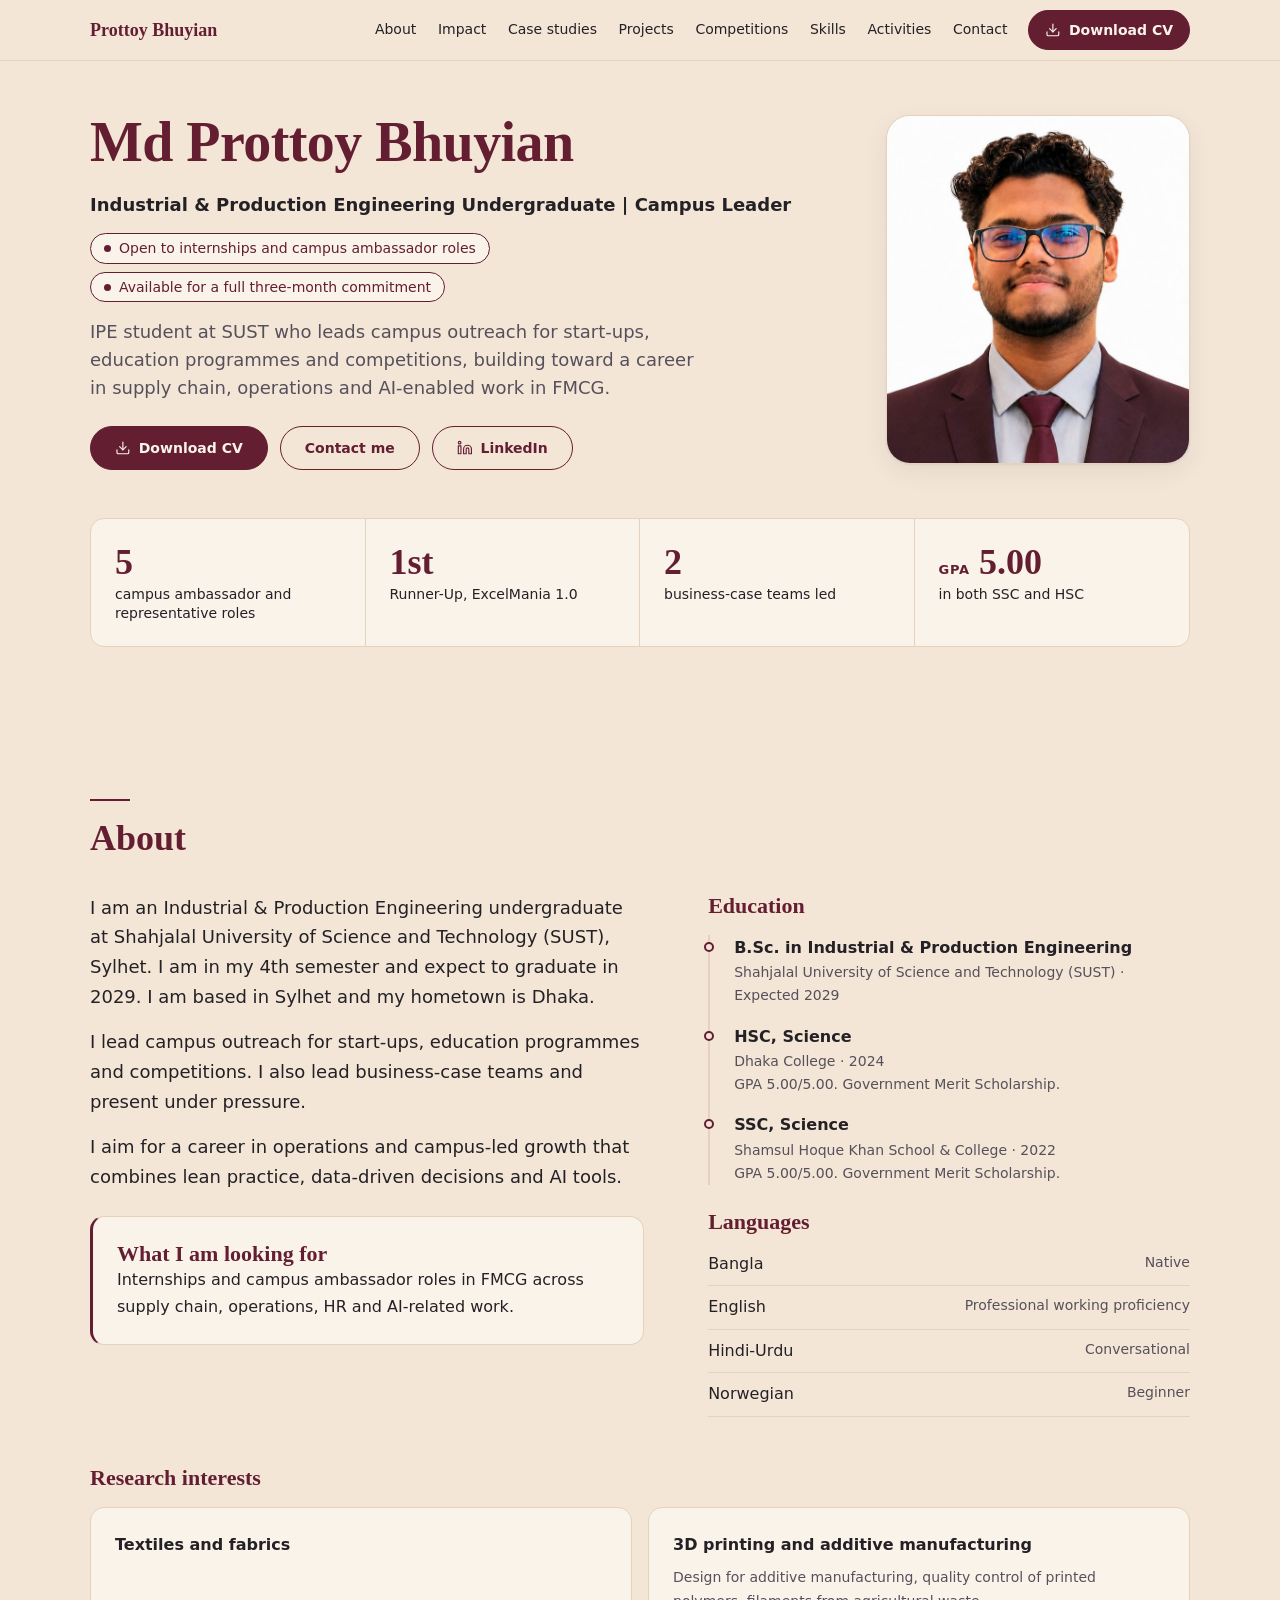
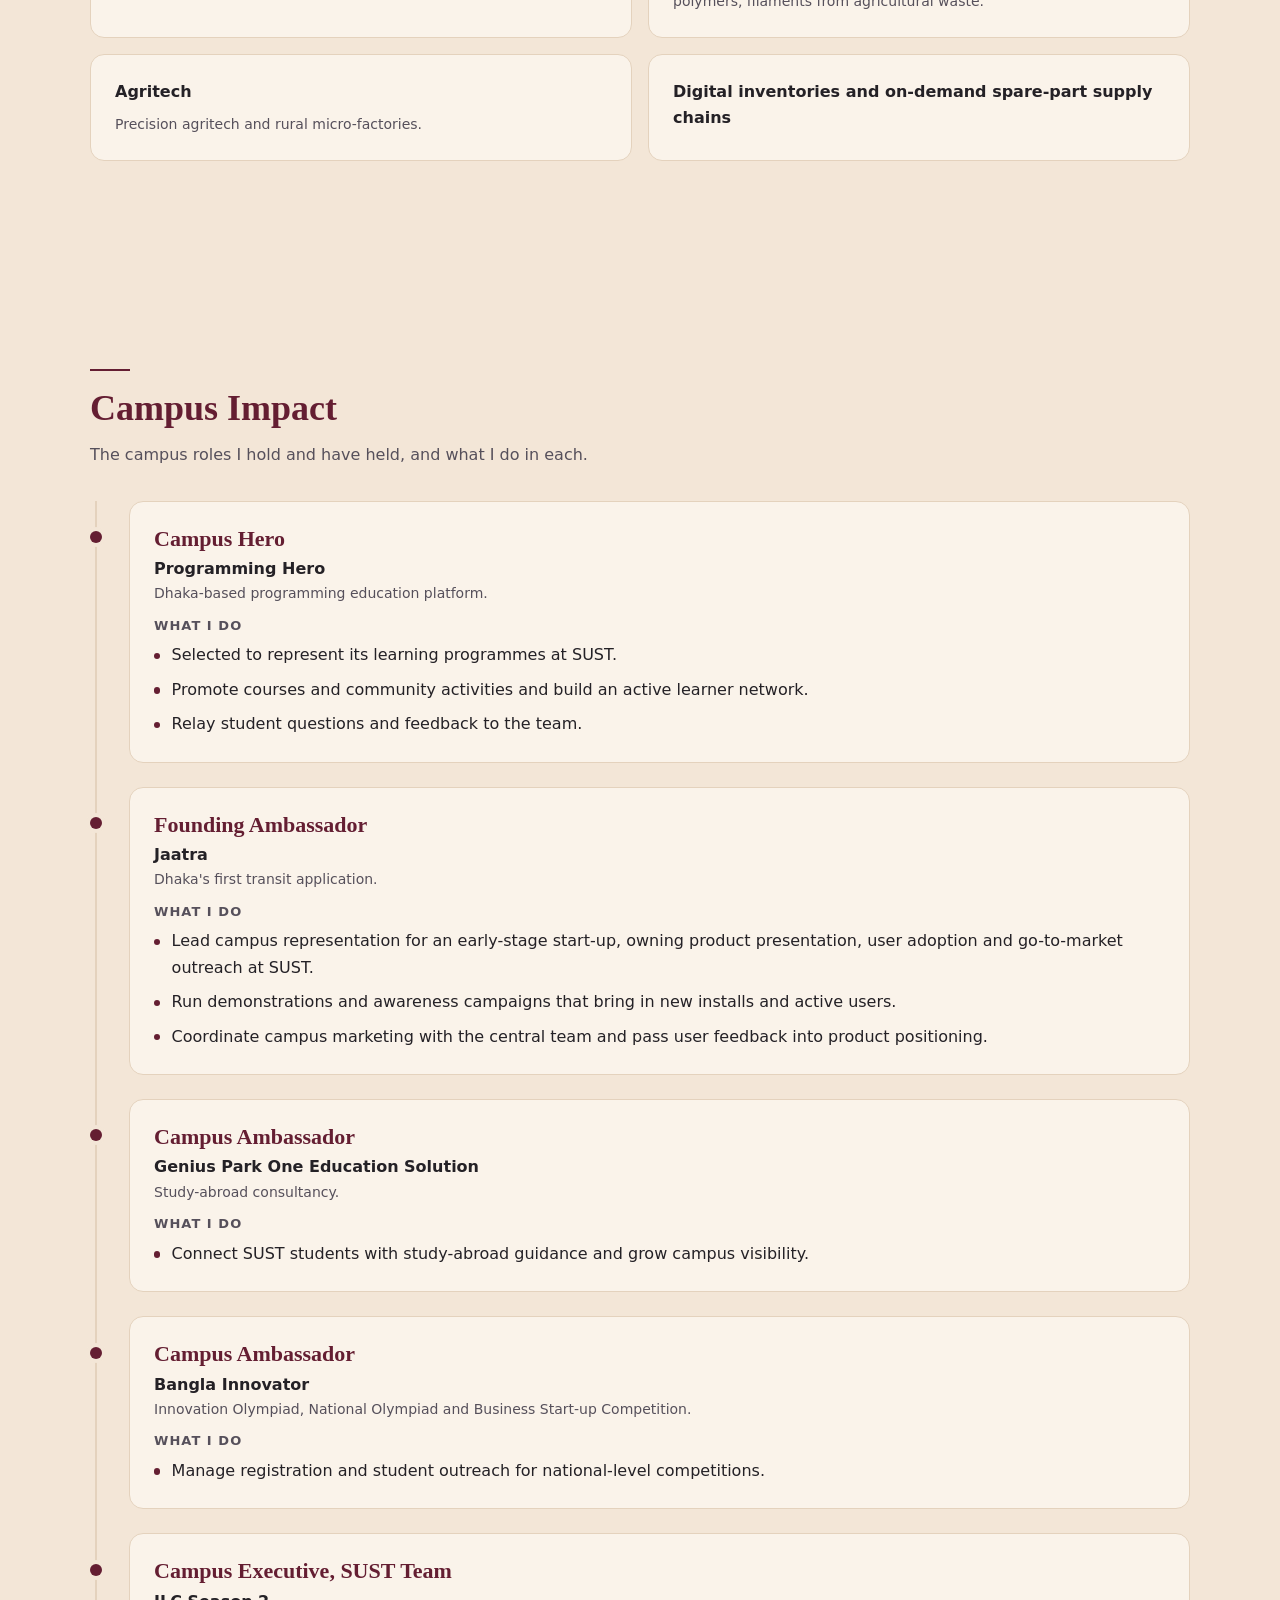
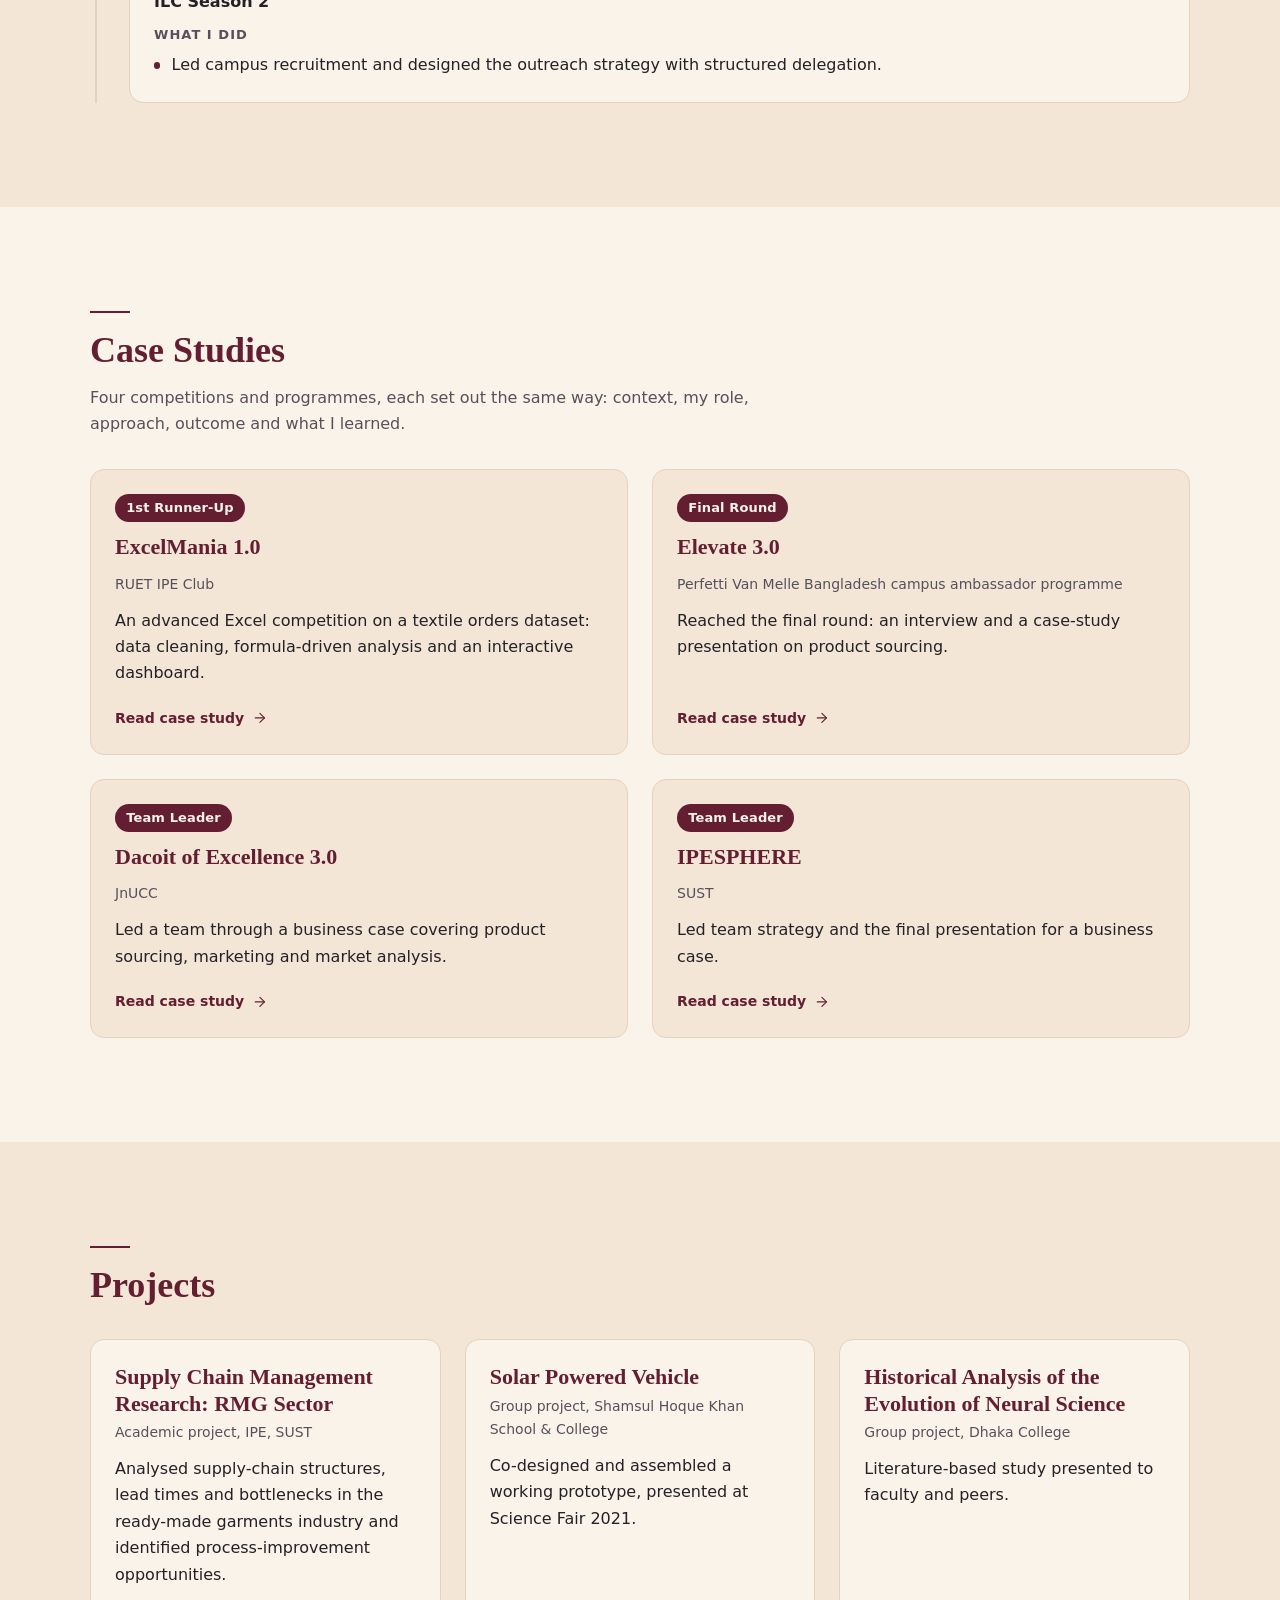
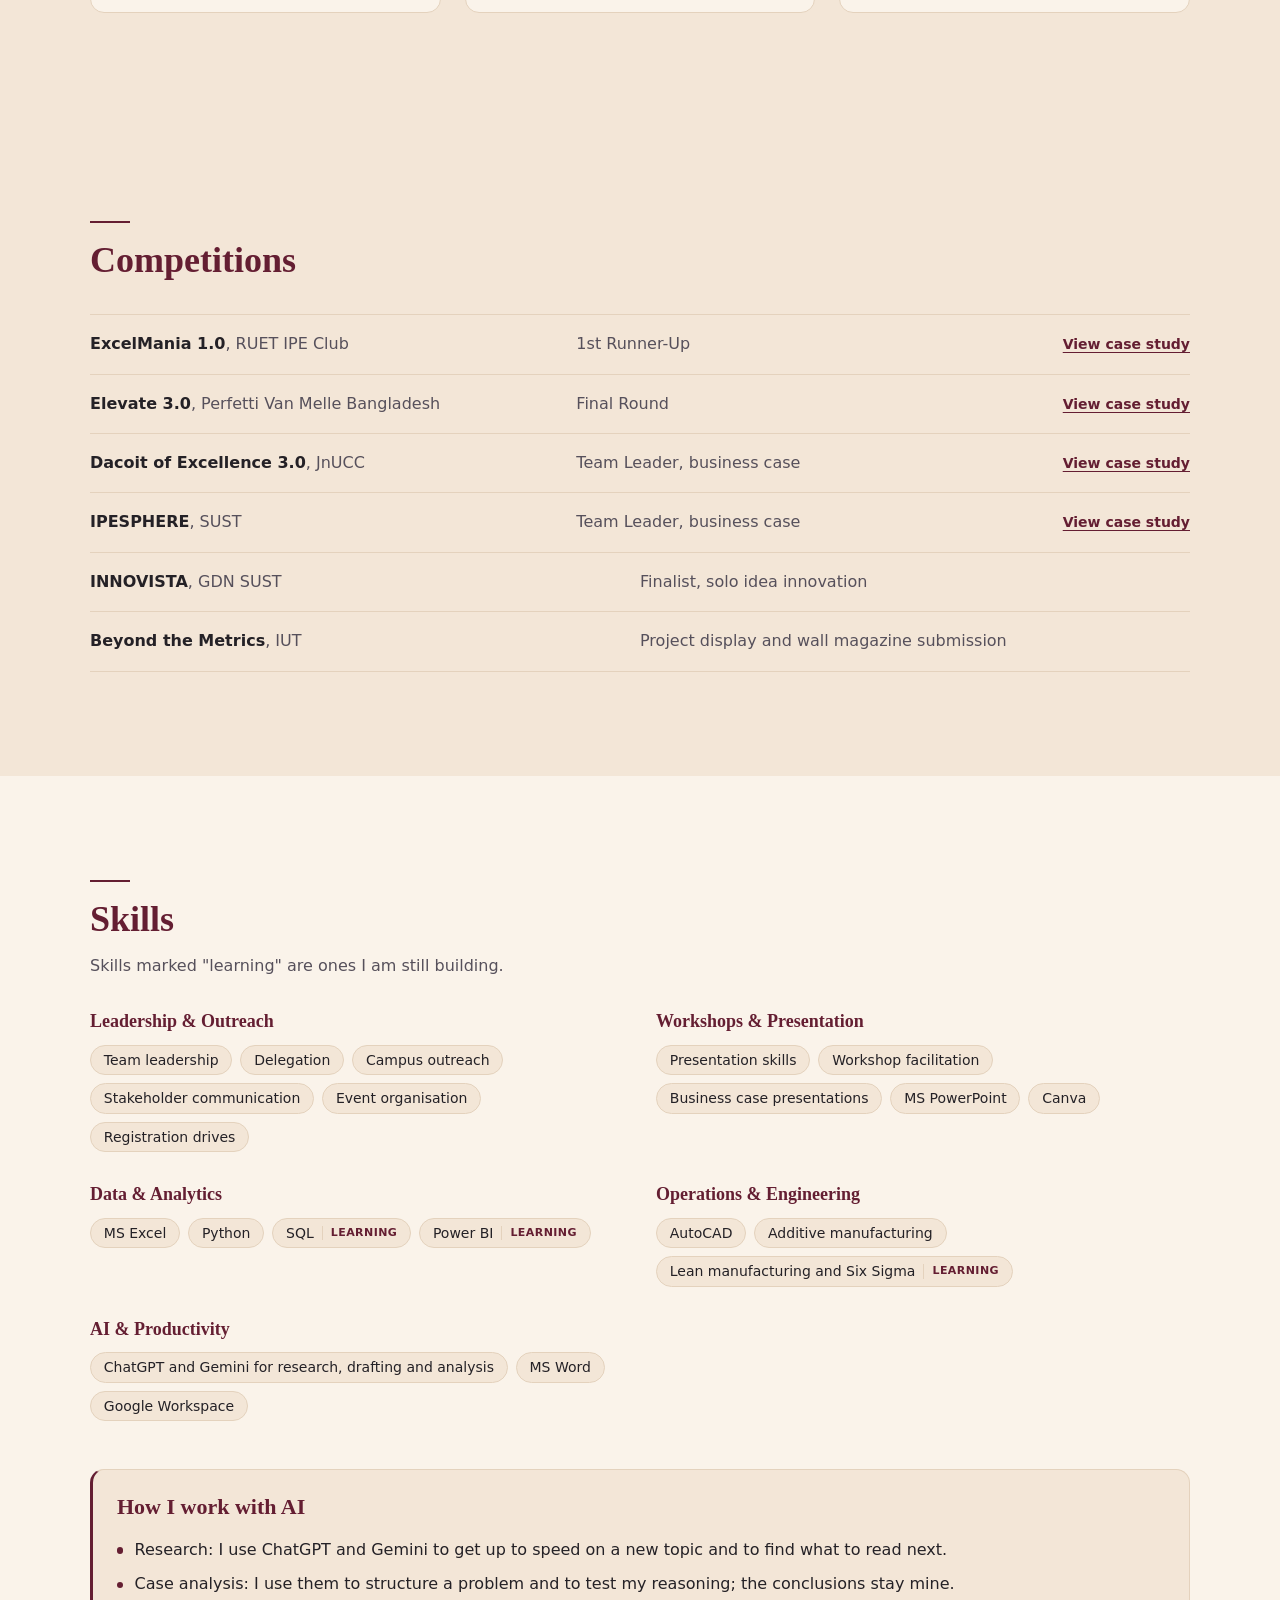
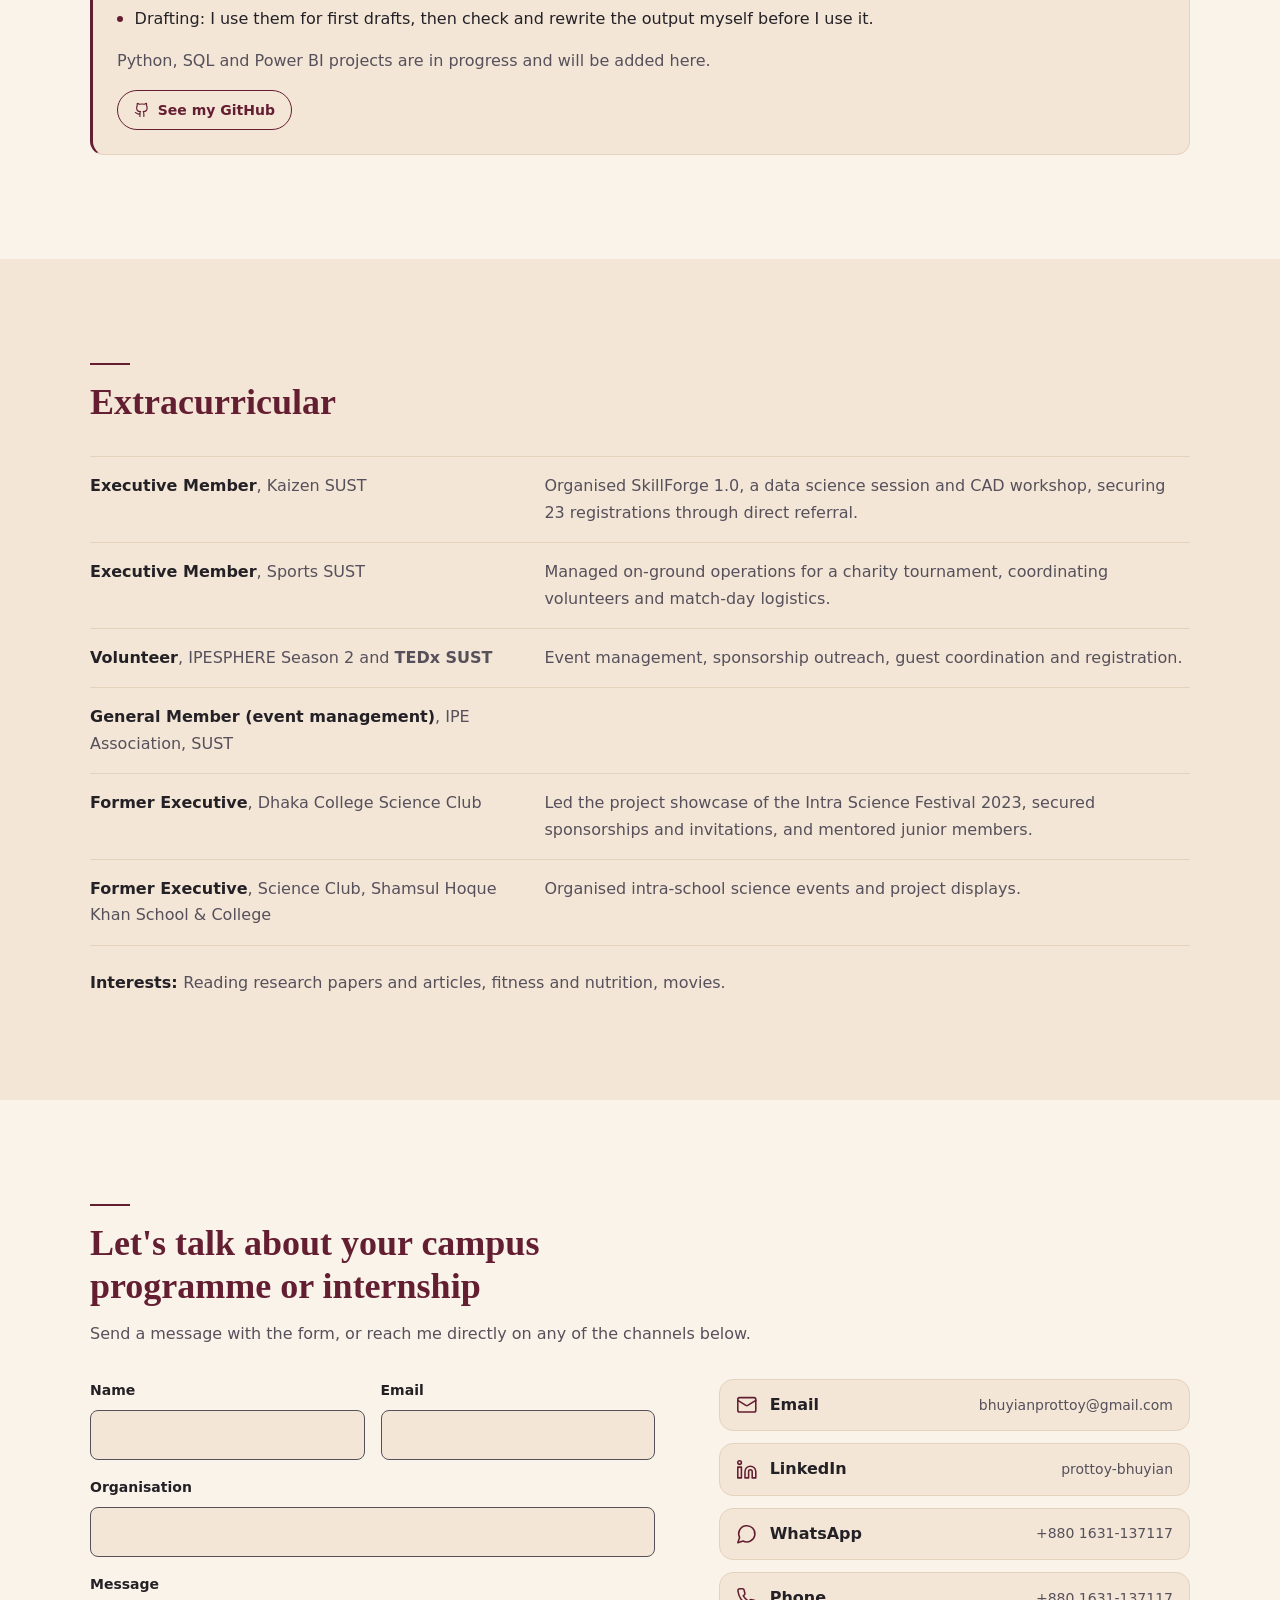
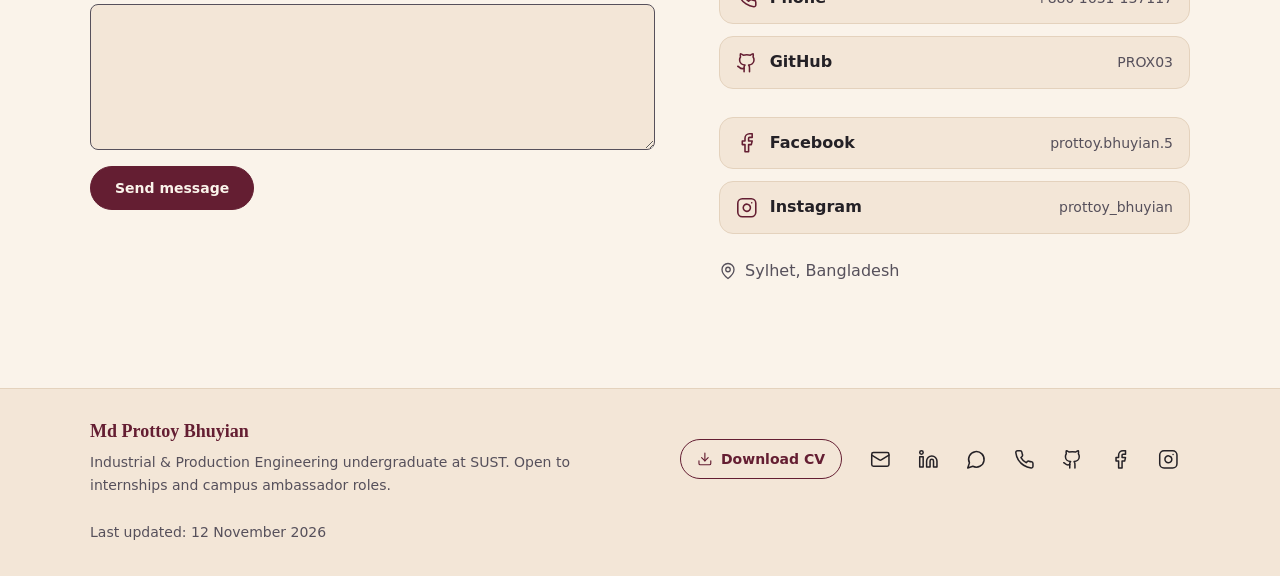
==== index.html @ 421b6edc "Build portfolio site with JSON content, Decap CMS admin and Netlify config Single-page portfolio in " ====
<!DOCTYPE html>
<html lang="en-GB">
<head>
  <meta charset="utf-8">
  <meta name="viewport" content="width=device-width, initial-scale=1">
  <title>Md Prottoy Bhuyian | IPE Undergraduate and Campus Leader</title>
  <meta name="description" content="Industrial &amp; Production Engineering undergraduate at SUST and campus leader. Open to internships and campus ambassador roles in supply chain, operations, HR and AI-related work.">
  <meta name="author" content="Md Prottoy Bhuyian">
  <meta name="color-scheme" content="light dark">
  <meta name="theme-color" content="#F3E6D7" media="(prefers-color-scheme: light)">
  <meta name="theme-color" content="#242126" media="(prefers-color-scheme: dark)">
  <!-- EDIT: replace prottoy-bhuyian.netlify.app everywhere if your Netlify site name is different -->
  <link rel="canonical" href="https://prottoy-bhuyian.netlify.app/">

  <!-- Open Graph / Twitter sharing -->
  <meta property="og:type" content="profile">
  <meta property="og:site_name" content="Md Prottoy Bhuyian">
  <meta property="og:title" content="Md Prottoy Bhuyian | IPE Undergraduate and Campus Leader">
  <meta property="og:description" content="IPE student at SUST who leads campus outreach for start-ups, education programmes and competitions. Open to internships and campus ambassador roles.">
  <meta property="og:url" content="https://prottoy-bhuyian.netlify.app/">
  <meta property="og:image" content="https://prottoy-bhuyian.netlify.app/assets/img/share.png">
  <meta property="og:image:width" content="1200">
  <meta property="og:image:height" content="630">
  <meta property="og:image:alt" content="Md Prottoy Bhuyian, Industrial &amp; Production Engineering Undergraduate and Campus Leader">
  <meta property="og:locale" content="en_GB">
  <meta name="twitter:card" content="summary_large_image">
  <meta name="twitter:title" content="Md Prottoy Bhuyian | IPE Undergraduate and Campus Leader">
  <meta name="twitter:description" content="IPE student at SUST who leads campus outreach for start-ups, education programmes and competitions. Open to internships and campus ambassador roles.">
  <meta name="twitter:image" content="https://prottoy-bhuyian.netlify.app/assets/img/share.png">

  <link rel="icon" href="/favicon.svg" type="image/svg+xml">
  <link rel="icon" href="/assets/img/favicon-32.png" sizes="32x32" type="image/png">
  <link rel="apple-touch-icon" href="/assets/img/apple-touch-icon.png">

  <link rel="preload" href="/assets/fonts/playfair-display-latin.woff2" as="font" type="font/woff2" crossorigin>
  <link rel="preload" href="/assets/fonts/inter-latin.woff2" as="font" type="font/woff2" crossorigin>
  <link rel="stylesheet" href="/assets/css/style.css">
  <script src="/assets/js/main.js" defer></script>

  <script type="application/ld+json">
  {
    "@context": "https://schema.org",
    "@type": "Person",
    "name": "Md Prottoy Bhuyian",
    "url": "https://prottoy-bhuyian.netlify.app/",
    "image": "https://prottoy-bhuyian.netlify.app/assets/img/headshot.jpg",
    "description": "Industrial & Production Engineering undergraduate at SUST and campus leader.",
    "email": "mailto:bhuyianprottoy@gmail.com",
    "address": { "@type": "PostalAddress", "addressLocality": "Sylhet", "addressCountry": "BD" },
    "affiliation": { "@type": "CollegeOrUniversity", "name": "Shahjalal University of Science and Technology" },
    "knowsLanguage": ["bn", "en"],
    "sameAs": [
      "https://www.linkedin.com/in/prottoy-bhuyian-90520a429",
      "https://github.com/PROX03",
      "https://www.facebook.com/prottoy.bhuyian.5",
      "https://www.instagram.com/prottoy_bhuyian/"
    ]
  }
  </script>
</head>
<body>
  <a class="skip-link" href="#main">Skip to content</a>

  <!-- ============ Sticky navigation ============ -->
  <header class="site-header" id="site-header">
    <div class="container site-header__inner">
      <a class="brand" href="#top" aria-label="Md Prottoy Bhuyian, back to top">Prottoy Bhuyian</a>
      <nav class="nav" id="site-nav" aria-label="Main">
        <ul class="nav__list">
          <li><a href="#about" data-nav="about">About</a></li>
          <li><a href="#impact" data-nav="impact">Impact</a></li>
          <li><a href="#cases" data-nav="cases">Case studies</a></li>
          <li><a href="#projects" data-nav="projects">Projects</a></li>
          <li><a href="#competitions" data-nav="competitions">Competitions</a></li>
          <li><a href="#skills" data-nav="skills">Skills</a></li>
          <li><a href="#extracurricular" data-nav="extracurricular">Activities</a></li>
          <li hidden><a href="#certificates" data-nav="certificates">Certificates</a></li>
          <li hidden><a href="#photos" data-nav="photos">Photos</a></li>
          <li><a href="#contact" data-nav="contact">Contact</a></li>
        </ul>
      </nav>
      <a class="btn btn--primary btn--small" data-cv href="/assets/files/Prottoy_Bhuyian_CV.pdf" download>
        <svg class="icon" viewBox="0 0 24 24" aria-hidden="true"><path d="M21 15v4a2 2 0 0 1-2 2H5a2 2 0 0 1-2-2v-4"/><path d="m7 10 5 5 5-5"/><path d="M12 15V3"/></svg>
        <span data-cv-label>Download CV</span>
      </a>
      <button class="nav-toggle" id="nav-toggle" type="button" aria-expanded="false" aria-controls="site-nav">
        <svg class="icon" viewBox="0 0 24 24" aria-hidden="true"><path d="M4 6h16"/><path d="M4 12h16"/><path d="M4 18h16"/></svg>
        <span class="visually-hidden">Menu</span>
      </button>
    </div>
    <div class="progress" aria-hidden="true"><div class="progress__bar" id="progress-bar"></div></div>
  </header>

  <main id="main" tabindex="-1">

    <!-- ============ 3.1 Hero (hard-coded so it shows instantly) ============ -->
    <section class="hero" id="top" aria-labelledby="hero-name">
      <div class="container hero__grid">
        <h1 class="hero__name" id="hero-name" data-f="profile.name">Md Prottoy Bhuyian</h1>
        <div class="hero__photo">
          <img id="hero-photo" src="/assets/img/headshot.jpg" width="640" height="777" alt="Portrait of Md Prottoy Bhuyian in a maroon suit" fetchpriority="high" decoding="async">
        </div>
        <div class="hero__body">
          <p class="hero__headline" data-f="profile.headline">Industrial &amp; Production Engineering Undergraduate | Campus Leader</p>
          <ul class="chips" id="hero-status" aria-label="Availability">
            <li class="chip chip--status">Open to internships and campus ambassador roles</li>
            <li class="chip chip--status">Available for a full three-month commitment</li>
          </ul>
          <p class="hero__summary" data-f="profile.summary">IPE student at SUST who leads campus outreach for start-ups, education programmes and competitions, building toward a career in supply chain, operations and AI-enabled work in FMCG.</p>
          <div class="hero__actions">
            <a class="btn btn--primary" data-cv href="/assets/files/Prottoy_Bhuyian_CV.pdf" download>
              <svg class="icon" viewBox="0 0 24 24" aria-hidden="true"><path d="M21 15v4a2 2 0 0 1-2 2H5a2 2 0 0 1-2-2v-4"/><path d="m7 10 5 5 5-5"/><path d="M12 15V3"/></svg>
              <span data-cv-label>Download CV</span>
            </a>
            <a class="btn btn--outline" href="#contact" data-f="profile.contact_label">Contact me</a>
            <a class="btn btn--outline" id="hero-linkedin" href="https://www.linkedin.com/in/prottoy-bhuyian-90520a429" target="_blank" rel="noopener">
              <svg class="icon" viewBox="0 0 24 24" aria-hidden="true"><path d="M16 8a6 6 0 0 1 6 6v7h-4v-7a2 2 0 0 0-4 0v7h-4v-7a6 6 0 0 1 6-6z"/><rect width="4" height="12" x="2" y="9"/><circle cx="4" cy="4" r="2"/></svg>
              <span data-f="profile.linkedin_label">LinkedIn</span>
            </a>
          </div>
        </div>
        <ul class="proof" id="proof" aria-label="Key facts">
          <li class="proof__item"><span class="proof__value">5</span><span class="proof__label">campus ambassador and representative roles</span></li>
          <li class="proof__item"><span class="proof__value">1st</span><span class="proof__label">Runner-Up, ExcelMania 1.0</span></li>
          <li class="proof__item"><span class="proof__value">2</span><span class="proof__label">business-case teams led</span></li>
          <li class="proof__item"><span class="proof__value"><small>GPA</small> 5.00</span><span class="proof__label">in both SSC and HSC</span></li>
        </ul>
      </div>
    </section>

    <!-- ============ 3.2 About ============ -->
    <section class="section" id="about" aria-labelledby="about-title">
      <div class="container">
        <header class="section__head">
          <h2 id="about-title" data-title="about">About</h2>
          <p class="section__intro" data-intro="about" hidden></p>
        </header>
        <div class="about">
          <div class="about__main">
            <div class="prose" id="about-text"></div>
            <aside class="card card--accent" id="about-looking"></aside>
          </div>
          <div class="about__side">
            <div id="about-education"></div>
            <div id="about-languages"></div>
          </div>
        </div>
        <div id="about-research"></div>
      </div>
    </section>

    <!-- ============ 3.3 Campus Impact ============ -->
    <section class="section" id="impact" aria-labelledby="impact-title">
      <div class="container">
        <header class="section__head">
          <h2 id="impact-title" data-title="impact">Campus Impact</h2>
          <p class="section__intro" data-intro="impact" hidden></p>
        </header>
        <ol class="timeline" id="impact-list"></ol>
      </div>
    </section>

    <!-- ============ 3.4 Case Studies ============ -->
    <section class="section section--tint" id="cases" aria-labelledby="cases-title">
      <div class="container">
        <header class="section__head">
          <h2 id="cases-title" data-title="cases">Case Studies</h2>
          <p class="section__intro" data-intro="cases" hidden></p>
        </header>
        <div class="grid grid--2" id="cases-list"></div>
      </div>
    </section>

    <!-- ============ 3.5 Projects ============ -->
    <section class="section" id="projects" aria-labelledby="projects-title">
      <div class="container">
        <header class="section__head">
          <h2 id="projects-title" data-title="projects">Projects</h2>
          <p class="section__intro" data-intro="projects" hidden></p>
        </header>
        <div class="grid grid--3" id="projects-list"></div>
      </div>
    </section>

    <!-- ============ 3.6 Competitions ============ -->
    <section class="section" id="competitions" aria-labelledby="competitions-title">
      <div class="container">
        <header class="section__head">
          <h2 id="competitions-title" data-title="competitions">Competitions</h2>
          <p class="section__intro" data-intro="competitions" hidden></p>
        </header>
        <ul class="rows" id="competitions-list"></ul>
      </div>
    </section>

    <!-- ============ 3.7 Skills ============ -->
    <section class="section section--tint" id="skills" aria-labelledby="skills-title">
      <div class="container">
        <header class="section__head">
          <h2 id="skills-title" data-title="skills">Skills</h2>
          <p class="section__intro" data-intro="skills" hidden></p>
        </header>
        <div class="skills" id="skills-list"></div>
        <aside class="card card--accent ai" id="skills-ai"></aside>
      </div>
    </section>

    <!-- ============ 3.8 Extracurricular ============ -->
    <section class="section" id="extracurricular" aria-labelledby="extracurricular-title">
      <div class="container">
        <header class="section__head">
          <h2 id="extracurricular-title" data-title="extracurricular">Extracurricular</h2>
          <p class="section__intro" data-intro="extracurricular" hidden></p>
        </header>
        <ul class="rows" id="extracurricular-list"></ul>
        <p class="interests" id="interests"></p>
      </div>
    </section>

    <!-- ============ 3.9 Certificates and Photos (hidden while empty) ============ -->
    <section class="section" id="certificates" aria-labelledby="certificates-title" hidden>
      <div class="container">
        <header class="section__head">
          <h2 id="certificates-title" data-title="certificates">Certificates</h2>
          <p class="section__intro" data-intro="certificates" hidden></p>
        </header>
        <ul class="gallery" id="certificates-list"></ul>
      </div>
    </section>

    <section class="section" id="photos" aria-labelledby="photos-title" hidden>
      <div class="container">
        <header class="section__head">
          <h2 id="photos-title" data-title="photos">Event Photos</h2>
          <p class="section__intro" data-intro="photos" hidden></p>
        </header>
        <ul class="gallery" id="photos-list"></ul>
      </div>
    </section>

    <!-- ============ 3.10 Contact ============ -->
    <section class="section section--tint" id="contact" aria-labelledby="contact-title">
      <div class="container">
        <header class="section__head">
          <h2 id="contact-title" data-title="contact">Let's talk about your campus programme or internship</h2>
          <p class="section__intro" data-intro="contact" hidden></p>
        </header>
        <div class="contact">
          <!-- Netlify Forms: the form must exist in this static HTML to be detected at deploy time -->
          <form class="form" id="contact-form" name="contact" method="POST" data-netlify="true" netlify-honeypot="bot-field">
            <input type="hidden" name="form-name" value="contact">
            <p class="form__trap"><label>Leave this field empty <input name="bot-field" tabindex="-1" autocomplete="off"></label></p>
            <div class="form__row">
              <label class="field"><span data-form="name_label">Name</span>
                <input type="text" name="name" autocomplete="name" required></label>
              <label class="field"><span data-form="email_label">Email</span>
                <input type="email" name="email" autocomplete="email" required></label>
            </div>
            <label class="field"><span data-form="organisation_label">Organisation</span>
              <input type="text" name="organisation" autocomplete="organization"></label>
            <label class="field"><span data-form="message_label">Message</span>
              <textarea name="message" rows="5" required></textarea></label>
            <button class="btn btn--primary" type="submit" data-form="submit_label">Send message</button>
            <p class="form__status" id="form-status" role="status" aria-live="polite"></p>
          </form>
          <div class="contact__direct">
            <ul class="contact__links" id="contact-links"></ul>
            <p class="contact__location" id="contact-location"></p>
          </div>
        </div>
      </div>
    </section>
  </main>

  <!-- ============ 3.11 Footer ============ -->
  <footer class="footer">
    <div class="container footer__inner">
      <div>
        <p class="footer__name" data-f="profile.name">Md Prottoy Bhuyian</p>
        <p class="footer__line" id="footer-line">Industrial &amp; Production Engineering undergraduate at SUST. Open to internships and campus ambassador roles.</p>
      </div>
      <div class="footer__actions">
        <a class="btn btn--outline btn--small" data-cv href="/assets/files/Prottoy_Bhuyian_CV.pdf" download>
          <svg class="icon" viewBox="0 0 24 24" aria-hidden="true"><path d="M21 15v4a2 2 0 0 1-2 2H5a2 2 0 0 1-2-2v-4"/><path d="m7 10 5 5 5-5"/><path d="M12 15V3"/></svg>
          <span data-cv-label>Download CV</span>
        </a>
        <ul class="footer__icons" id="footer-icons"></ul>
      </div>
      <p class="footer__updated" id="footer-updated"></p>
    </div>
  </footer>

  <!-- ============ Case study pop-up panel ============ -->
  <dialog class="modal" id="case-dialog" aria-labelledby="case-dialog-title">
    <div class="modal__panel">
      <button class="modal__close" type="button" data-close aria-label="Close case study">
        <svg class="icon" viewBox="0 0 24 24" aria-hidden="true"><path d="M18 6 6 18"/><path d="m6 6 12 12"/></svg>
      </button>
      <div class="modal__content" id="case-dialog-content"></div>
    </div>
  </dialog>

  <!-- ============ Lightbox for certificates and photos ============ -->
  <dialog class="modal modal--lightbox" id="lightbox" aria-label="Image viewer">
    <div class="modal__panel">
      <button class="modal__close" type="button" data-close aria-label="Close image">
        <svg class="icon" viewBox="0 0 24 24" aria-hidden="true"><path d="M18 6 6 18"/><path d="m6 6 12 12"/></svg>
      </button>
      <figure class="lightbox__figure">
        <img id="lightbox-img" src="[data-uri]" alt="" width="1200" height="900">
        <figcaption id="lightbox-caption"></figcaption>
      </figure>
      <div class="lightbox__nav">
        <button class="btn btn--outline btn--small" type="button" id="lightbox-prev">
          <svg class="icon" viewBox="0 0 24 24" aria-hidden="true"><path d="m15 18-6-6 6-6"/></svg>Previous</button>
        <button class="btn btn--outline btn--small" type="button" id="lightbox-next">Next
          <svg class="icon" viewBox="0 0 24 24" aria-hidden="true"><path d="m9 18 6-6-6-6"/></svg></button>
      </div>
    </div>
  </dialog>

  <noscript><p class="noscript">This page loads its details with JavaScript. Please enable it, or download the CV using the button above.</p></noscript>
</body>
</html>
---- assets/css/style.css ----
/* ==========================================================================
   Md Prottoy Bhuyian — portfolio stylesheet
   1. Fonts   2. Design tokens   3. Base   4. Layout helpers   5. Components
   6. Sections   7. Dialogs   8. Motion   9. Print
   Every colour, font and spacing value is a custom property in section 2.
   ========================================================================== */

/* ---------- 1. Fonts (self-hosted, two families only) ---------- */
@font-face {
  font-family: "Playfair Display";
  src: url("/assets/fonts/playfair-display-latin.woff2") format("woff2");
  font-weight: 400 900;
  font-style: normal;
  font-display: swap;
}
@font-face {
  font-family: "Inter";
  src: url("/assets/fonts/inter-latin.woff2") format("woff2");
  font-weight: 100 900;
  font-style: normal;
  font-display: swap;
}

/* ---------- 2. Design tokens ---------- */
:root {
  /* Brand palette: three colours, plus tints and shades derived from them */
  --maroon: #641E32;
  --maroon-shade: #4A1525;
  --maroon-tint: #E3A8B8;      /* light tint, used as the accent in dark mode */
  --maroon-tint-strong: #F0C6D1;
  --beige: #F3E6D7;
  --beige-tint: #FAF3EA;
  --beige-shade: #E4D2BD;
  --beige-muted: #CDBEAD;
  --charcoal: #242126;
  --charcoal-tint: #2F2B32;
  --charcoal-line: #4A444F;
  --charcoal-soft: #56505B;

  /* Semantic colours (light mode) */
  --c-bg: var(--beige);
  --c-bg-tint: var(--beige-tint);
  --c-surface: var(--beige-tint);
  --c-surface-tint: var(--beige);
  --c-border: var(--beige-shade);
  --c-text: var(--charcoal);
  --c-muted: var(--charcoal-soft);
  --c-brand: var(--maroon);
  --c-brand-hover: var(--maroon-shade);
  --c-on-brand: var(--beige-tint);
  --c-overlay: rgba(36, 33, 38, 0.6);
  --shadow: 0 1px 2px rgba(36, 33, 38, 0.06), 0 8px 24px rgba(36, 33, 38, 0.07);

  /* Typography */
  --font-serif: "Playfair Display", Georgia, "Times New Roman", serif;
  --font-sans: "Inter", system-ui, -apple-system, "Segoe UI", Roboto, Arial, sans-serif;
  --fs-xs: 0.8125rem;
  --fs-sm: 0.875rem;
  --fs-base: 1rem;
  --fs-md: 1.125rem;
  --fs-lg: 1.375rem;
  --fs-xl: clamp(1.625rem, 1.3rem + 1.6vw, 2.25rem);
  --fs-hero: clamp(1.75rem, 1.1rem + 3.2vw, 3.5rem);
  --lh-tight: 1.2;
  --lh-body: 1.65;

  /* Spacing scale */
  --sp-1: 0.25rem;
  --sp-2: 0.5rem;
  --sp-3: 0.75rem;
  --sp-4: 1rem;
  --sp-5: 1.5rem;
  --sp-6: 2rem;
  --sp-7: 3rem;
  --sp-8: 4rem;
  --sp-section: clamp(3.5rem, 2.5rem + 5vw, 6.5rem);

  /* Shape and layout */
  --radius-sm: 8px;
  --radius: 14px;
  --radius-lg: 24px;
  --radius-pill: 999px;
  --container: 1100px;
  --gutter: clamp(1.25rem, 0.8rem + 2vw, 2rem);
  --header-h: 3.75rem;
  --ease: cubic-bezier(0.22, 0.61, 0.36, 1);
  --dur: 220ms;
}

/* Dark mode follows the system setting automatically */
@media (prefers-color-scheme: dark) {
  :root {
    --c-bg: var(--charcoal);
    --c-bg-tint: var(--charcoal-tint);
    --c-surface: var(--charcoal-tint);
    --c-surface-tint: var(--charcoal);
    --c-border: var(--charcoal-line);
    --c-text: var(--beige);
    --c-muted: var(--beige-muted);
    --c-brand: var(--maroon-tint);
    --c-brand-hover: var(--maroon-tint-strong);
    --c-on-brand: var(--charcoal);
    --c-overlay: rgba(0, 0, 0, 0.7);
    --shadow: 0 1px 2px rgba(0, 0, 0, 0.3), 0 8px 24px rgba(0, 0, 0, 0.25);
  }
}

/* ---------- 3. Base ---------- */
*, *::before, *::after { box-sizing: border-box; }
html { scroll-behavior: smooth; -webkit-text-size-adjust: 100%; scroll-padding-top: calc(var(--header-h) + var(--sp-4)); }
html.is-locked { overflow: hidden; }
body {
  margin: 0;
  background: var(--c-bg);
  color: var(--c-text);
  font-family: var(--font-sans);
  font-size: var(--fs-base);
  line-height: var(--lh-body);
  -webkit-font-smoothing: antialiased;
  overflow-wrap: break-word;
}
h1, h2, h3, h4 { font-family: var(--font-serif); color: var(--c-brand); line-height: var(--lh-tight); margin: 0; font-weight: 700; text-wrap: balance; }
h2 { font-size: var(--fs-xl); }
h3 { font-size: var(--fs-lg); font-weight: 600; }
h4 { font-size: var(--fs-md); font-weight: 600; }
p { margin: 0 0 var(--sp-4); }
ul, ol { margin: 0; padding: 0; list-style: none; }
img { max-width: 100%; height: auto; display: block; }
a { color: var(--c-brand); text-underline-offset: 0.2em; text-decoration-thickness: 1px; transition: color var(--dur) var(--ease); }
a:hover { color: var(--c-brand-hover); }
strong { font-weight: 600; }
[hidden] { display: none !important; }

/* Visible focus for keyboard users */
:focus-visible { outline: 2px solid var(--c-brand); outline-offset: 3px; border-radius: 4px; }
main:focus { outline: none; }

.visually-hidden { position: absolute; width: 1px; height: 1px; margin: -1px; padding: 0; overflow: hidden; clip: rect(0 0 0 0); white-space: nowrap; border: 0; }
.skip-link { position: absolute; left: var(--sp-4); top: -4rem; z-index: 100; background: var(--c-brand); color: var(--c-on-brand); padding: var(--sp-2) var(--sp-4); border-radius: var(--radius-sm); }
.skip-link:focus { top: var(--sp-3); color: var(--c-on-brand); }
.noscript { max-width: var(--container); margin: var(--sp-5) auto; padding: 0 var(--gutter); color: var(--c-muted); }

/* ---------- 4. Layout helpers ---------- */
.container { width: 100%; max-width: calc(var(--container) + 2 * var(--gutter)); margin-inline: auto; padding-inline: var(--gutter); }
.section { padding-block: var(--sp-section); }
.section--tint { background: var(--c-bg-tint); --c-surface: var(--c-surface-tint); }
.section__head { margin-bottom: var(--sp-6); max-width: 44rem; }
.section__head h2::before { content: ""; display: block; width: 2.5rem; height: 2px; background: var(--c-brand); margin-bottom: var(--sp-4); }
.section__intro { color: var(--c-muted); margin: var(--sp-3) 0 0; }
.grid { display: grid; gap: var(--sp-5); }
@media (min-width: 720px) {
  .grid--2 { grid-template-columns: repeat(2, 1fr); }
  .grid--3 { grid-template-columns: repeat(3, 1fr); }
}

/* ---------- 5. Components ---------- */
.icon { width: 1.125em; height: 1.125em; flex: none; fill: none; stroke: currentColor; stroke-width: 1.75; stroke-linecap: round; stroke-linejoin: round; }

/* Buttons */
.btn {
  display: inline-flex; align-items: center; justify-content: center; gap: var(--sp-2);
  min-height: 2.75rem; padding: var(--sp-2) var(--sp-5);
  font: 600 var(--fs-sm)/1.2 var(--font-sans); text-decoration: none; white-space: nowrap;
  border: 1.5px solid var(--c-brand); border-radius: var(--radius-pill); cursor: pointer;
  transition: background-color var(--dur) var(--ease), color var(--dur) var(--ease), border-color var(--dur) var(--ease), transform var(--dur) var(--ease);
}
.btn--primary { background: var(--c-brand); color: var(--c-on-brand); }
.btn--primary:hover { background: var(--c-brand-hover); border-color: var(--c-brand-hover); color: var(--c-on-brand); }
.btn--outline { background: transparent; color: var(--c-brand); }
.btn--outline:hover { background: var(--c-brand); color: var(--c-on-brand); }
.btn--small { min-height: 2.5rem; padding-inline: var(--sp-4); }
.btn:active { transform: translateY(1px); }
.btn[disabled] { opacity: 0.6; cursor: progress; }

/* Chips and badges */
.chips { display: flex; flex-wrap: wrap; gap: var(--sp-2); }
.chip { display: inline-flex; align-items: center; gap: var(--sp-2); padding: 0.3rem 0.8rem; border: 1px solid var(--c-border); border-radius: var(--radius-pill); background: var(--c-surface); font-size: var(--fs-sm); line-height: 1.35; }
.chip--status { border-color: var(--c-brand); color: var(--c-brand); font-weight: 500; font-size: var(--fs-xs); }
.chip--status::before { content: ""; width: 0.45rem; height: 0.45rem; border-radius: 50%; background: var(--c-brand); flex: none; }
.chip__tag { font-size: 0.6875rem; font-weight: 600; letter-spacing: 0.04em; text-transform: uppercase; color: var(--c-brand); border-left: 1px solid var(--c-border); padding-left: var(--sp-2); }
.badge { display: inline-block; padding: 0.2rem 0.7rem; border-radius: var(--radius-pill); background: var(--c-brand); color: var(--c-on-brand); font-size: var(--fs-xs); font-weight: 600; letter-spacing: 0.01em; }

/* Cards */
.card { background: var(--c-surface); border: 1px solid var(--c-border); border-radius: var(--radius); padding: var(--sp-5); }
.card--accent { border-left: 3px solid var(--c-brand); }
.card--hover { transition: transform var(--dur) var(--ease), box-shadow var(--dur) var(--ease), border-color var(--dur) var(--ease); }
.card--hover:hover { transform: translateY(-3px); box-shadow: var(--shadow); border-color: var(--c-brand); }
.card__meta { color: var(--c-muted); font-size: var(--fs-sm); margin: var(--sp-1) 0 var(--sp-3); }
.card p:last-child { margin-bottom: 0; }
.eyebrow { font: 600 var(--fs-xs)/1.3 var(--font-sans); letter-spacing: 0.08em; text-transform: uppercase; color: var(--c-muted); margin: 0 0 var(--sp-2); }

/* Bulleted list with maroon markers */
.bullets { display: grid; gap: var(--sp-2); }
.bullets li { position: relative; padding-left: 1.1rem; }
.bullets li::before { content: ""; position: absolute; left: 0; top: 0.65em; width: 0.4rem; height: 0.4rem; border-radius: 50%; background: var(--c-brand); }

/* Header and navigation */
.site-header { position: sticky; top: 0; z-index: 50; background: var(--c-bg); border-bottom: 1px solid var(--c-border); }
.site-header__inner { display: flex; align-items: center; gap: var(--sp-3); min-height: var(--header-h); }
.brand { font: 700 var(--fs-md)/1 var(--font-serif); color: var(--c-brand); text-decoration: none; margin-right: auto; white-space: nowrap; }
.nav__list { display: flex; gap: var(--sp-1); }
.nav a { display: block; padding: var(--sp-2) 0.55rem; color: var(--c-text); font-size: var(--fs-sm); font-weight: 500; text-decoration: none; border-radius: var(--radius-sm); white-space: nowrap; }
.nav a:hover, .nav a[aria-current="true"] { color: var(--c-brand); }
.nav a[aria-current="true"] { text-decoration: underline; text-decoration-thickness: 2px; text-underline-offset: 0.45em; }
.nav-toggle { display: none; align-items: center; justify-content: center; width: 2.5rem; height: 2.5rem; background: none; border: 1.5px solid var(--c-border); border-radius: var(--radius-sm); color: var(--c-text); cursor: pointer; font-size: 1.15rem; }
@media (max-width: 1119px) {
  .nav-toggle { display: inline-flex; }
  .nav { display: none; position: absolute; left: 0; right: 0; top: 100%; background: var(--c-bg); border-bottom: 1px solid var(--c-border); box-shadow: var(--shadow); max-height: calc(100vh - var(--header-h)); overflow-y: auto; }
  .nav.is-open { display: block; }
  .nav__list { flex-direction: column; gap: 0; padding: var(--sp-2) var(--gutter) var(--sp-4); }
  .nav a { padding: var(--sp-3) 0; font-size: var(--fs-base); border-bottom: 1px solid var(--c-border); border-radius: 0; }
}
@media (max-width: 400px) { .brand { font-size: var(--fs-base); } .site-header .btn--small { padding-inline: var(--sp-3); } }

/* Reading progress line under the navigation */
.progress { position: absolute; left: 0; right: 0; bottom: -2px; height: 2px; pointer-events: none; }
.progress__bar { height: 100%; background: var(--c-brand); transform: scaleX(0); transform-origin: left; }

/* ---------- 6. Sections ---------- */

/* Hero: on a phone the name, headline, chips, CV button and proof bar fit the first screen */
.hero { padding-block: var(--sp-5) var(--sp-6); }
.hero__grid { display: grid; grid-template-columns: 4.5rem 1fr; grid-template-areas: "photo name" "body body" "proof proof"; column-gap: var(--sp-4); row-gap: var(--sp-3); align-items: center; }
.hero__name { grid-area: name; font-size: var(--fs-hero); letter-spacing: -0.01em; }
.hero__photo { grid-area: photo; aspect-ratio: 1; border-radius: var(--radius); overflow: hidden; background: var(--beige-tint); border: 1px solid var(--c-border); }
.hero__photo img { width: 100%; height: 100%; object-fit: cover; object-position: 50% 12%; }
.hero__body { grid-area: body; min-width: 0; }
.hero__headline { font-weight: 600; font-size: var(--fs-base); line-height: 1.4; margin-bottom: var(--sp-3); }
.hero__summary { color: var(--c-muted); font-size: var(--fs-sm); line-height: 1.55; margin: var(--sp-3) 0 var(--sp-4); max-width: 38rem; }
.hero__actions { display: flex; flex-wrap: wrap; gap: var(--sp-2); }
.proof { grid-area: proof; display: grid; grid-template-columns: repeat(2, 1fr); border: 1px solid var(--c-border); border-radius: var(--radius); background: var(--c-bg-tint); margin-top: var(--sp-2); overflow: hidden; }
.proof__item { padding: var(--sp-3) var(--sp-4); display: flex; flex-direction: column; gap: 2px; border-color: var(--c-border); border-style: solid; border-width: 0 0 1px 0; }
.proof__item:nth-child(odd) { border-right-width: 1px; }
.proof__item:nth-last-child(-n+2) { border-bottom-width: 0; }
.proof__value { font: 700 1.5rem/1.1 var(--font-serif); color: var(--c-brand); font-variant-numeric: tabular-nums lining-nums; }
.proof__value small { font: 600 var(--fs-xs)/1 var(--font-sans); letter-spacing: 0.06em; }
.proof__label { font-size: var(--fs-xs); line-height: 1.35; color: var(--c-text); }
@media (max-width: 480px) {
  /* keep the three buttons on one row so the proof bar stays on the first screen */
  .hero { padding-top: var(--sp-4); }
  .hero__actions { gap: 0.375rem; flex-wrap: nowrap; }
  .hero__actions .btn { padding-inline: 0.7rem; flex: 1 1 auto; }
  .hero__actions .btn--outline .icon { display: none; }
  .proof__item { padding: var(--sp-2) var(--sp-3); }
}
@media (min-width: 720px) {
  .hero { padding-block: var(--sp-7) var(--sp-7); }
  .hero__grid { grid-template-columns: 1fr minmax(13rem, 19rem); grid-template-areas: "name photo" "body photo" "proof proof"; column-gap: var(--sp-7); row-gap: var(--sp-4); }
  .hero__name { align-self: end; }
  .hero__body { align-self: start; }
  .hero__photo { aspect-ratio: 4 / 4.6; border-radius: var(--radius-lg); box-shadow: var(--shadow); }
  .hero__headline { font-size: var(--fs-md); margin-bottom: var(--sp-4); }
  .hero__summary { font-size: var(--fs-md); margin-block: var(--sp-4) var(--sp-5); }
  .chip--status { font-size: var(--fs-sm); }
  .hero__actions { gap: var(--sp-3); }
  .proof { grid-template-columns: repeat(4, 1fr); margin-top: var(--sp-6); }
  .proof__item { padding: var(--sp-5); border-width: 0 1px 0 0 !important; }
  .proof__item:last-child { border-width: 0 !important; }
  .proof__value { font-size: 2.25rem; }
  .proof__label { font-size: var(--fs-sm); }
}

/* About */
.about { display: grid; gap: var(--sp-6); }
.about__main, .about__side { display: grid; gap: var(--sp-5); align-content: start; }
.prose { font-size: var(--fs-md); max-width: 38rem; }
.prose p:last-child { margin-bottom: 0; }
.block-title { font-size: var(--fs-lg); margin-bottom: var(--sp-4); }
.mini-timeline { border-left: 2px solid var(--c-border); display: grid; gap: var(--sp-4); padding-left: var(--sp-5); }
.mini-timeline li { position: relative; }
.mini-timeline li::before { content: ""; position: absolute; left: calc(-1 * var(--sp-5) - 6px); top: 0.45em; width: 10px; height: 10px; border-radius: 50%; background: var(--c-bg); border: 2px solid var(--c-brand); }
.mini-timeline strong { display: block; }
.mini-timeline span { display: block; color: var(--c-muted); font-size: var(--fs-sm); }
.langs { display: grid; gap: var(--sp-2); }
.langs li { display: flex; justify-content: space-between; gap: var(--sp-4); border-bottom: 1px solid var(--c-border); padding-bottom: var(--sp-2); }
.langs span:last-child { color: var(--c-muted); font-size: var(--fs-sm); text-align: right; }
.research { margin-top: var(--sp-7); }
.research__grid { display: grid; gap: var(--sp-4); }
.research__grid p { color: var(--c-muted); font-size: var(--fs-sm); margin: var(--sp-2) 0 0; }
@media (min-width: 720px) { .research__grid { grid-template-columns: repeat(2, 1fr); } }
@media (min-width: 900px) { .about { grid-template-columns: 1.15fr 1fr; gap: var(--sp-8); } }

/* Experience timeline */
.timeline { display: grid; gap: var(--sp-5); border-left: 2px solid var(--c-border); padding-left: var(--sp-5); margin-left: 5px; }
.timeline > li { position: relative; }
.timeline > li::before { content: ""; position: absolute; left: calc(-1 * var(--sp-5) - 7px); top: 1.9rem; width: 12px; height: 12px; border-radius: 50%; background: var(--c-brand); box-shadow: 0 0 0 4px var(--c-bg); }
.timeline .card__org { font-weight: 600; margin: var(--sp-1) 0 0; }
.timeline .card__meta { margin-top: 0; }
@media (min-width: 720px) { .timeline { padding-left: var(--sp-6); } .timeline > li::before { left: calc(-1 * var(--sp-6) - 7px); } }

/* Case study cards */
.case-card { display: flex; flex-direction: column; align-items: flex-start; gap: var(--sp-3); position: relative; }
.case-card p { margin: 0; }
.case-card .card__meta { margin: 0; }
.case-card__link { margin-top: auto; padding-top: var(--sp-2); font-weight: 600; font-size: var(--fs-sm); display: inline-flex; align-items: center; gap: var(--sp-2); text-decoration: none; }
.case-card__link::after { content: ""; position: absolute; inset: 0; border-radius: var(--radius); } /* whole card is clickable */
.case-card__link .icon { transition: transform var(--dur) var(--ease); }
.case-card:hover .case-card__link .icon { transform: translateX(3px); }

/* Row lists: competitions and extracurricular */
.rows { border-top: 1px solid var(--c-border); }
.rows > li { display: grid; gap: var(--sp-1) var(--sp-5); padding: var(--sp-4) 0; border-bottom: 1px solid var(--c-border); }
.rows__title { font-weight: 600; }
.rows__title span { font-weight: 400; color: var(--c-muted); }
.rows__text { color: var(--c-muted); margin: 0; }
.rows__link { font-size: var(--fs-sm); font-weight: 600; white-space: nowrap; }
@media (min-width: 720px) {
  .rows--comp > li { grid-template-columns: 1fr 1fr auto; align-items: baseline; }
  .rows--extra > li { grid-template-columns: minmax(0, 2fr) minmax(0, 3fr); }
}
.interests { margin: var(--sp-5) 0 0; color: var(--c-muted); }
.interests strong { color: var(--c-text); }

/* Skills */
.skills { display: grid; gap: var(--sp-5); }
.skills h3 { font-size: var(--fs-md); margin-bottom: var(--sp-3); }
@media (min-width: 720px) { .skills { grid-template-columns: repeat(2, 1fr); gap: var(--sp-6); } }
.ai { margin-top: var(--sp-7); }
.ai h3 { margin-bottom: var(--sp-4); }
.ai__note { color: var(--c-muted); margin: var(--sp-4) 0; }

/* Certificates and photos */
.gallery { display: grid; grid-template-columns: repeat(auto-fill, minmax(15rem, 1fr)); gap: var(--sp-5); }
.gallery__btn { display: block; width: 100%; padding: 0; border: 1px solid var(--c-border); border-radius: var(--radius); overflow: hidden; background: var(--c-surface); cursor: zoom-in; transition: transform var(--dur) var(--ease), box-shadow var(--dur) var(--ease); }
.gallery__btn:hover { transform: translateY(-3px); box-shadow: var(--shadow); }
.gallery__btn img { width: 100%; aspect-ratio: 4 / 3; object-fit: cover; }
.gallery__title { font-weight: 600; margin: var(--sp-3) 0 0; }
.gallery__meta { color: var(--c-muted); font-size: var(--fs-sm); margin: 0; }

/* Contact */
.contact { display: grid; gap: var(--sp-6); }
@media (min-width: 900px) { .contact { grid-template-columns: 1.2fr 1fr; gap: var(--sp-8); } }
.form { display: grid; gap: var(--sp-4); align-content: start; justify-items: start; }
.form__row { display: grid; gap: var(--sp-4); width: 100%; }
@media (min-width: 560px) { .form__row { grid-template-columns: 1fr 1fr; } }
.form__trap { position: absolute; left: -9999px; }
.field { display: grid; gap: var(--sp-2); width: 100%; font-size: var(--fs-sm); font-weight: 600; }
.field input, .field textarea { width: 100%; padding: var(--sp-3); font: 400 var(--fs-base)/1.5 var(--font-sans); color: var(--c-text); background: var(--c-surface); border: 1px solid var(--c-muted); border-radius: var(--radius-sm); transition: border-color var(--dur) var(--ease); }
.field textarea { resize: vertical; min-height: 8rem; }
.field input:focus-visible, .field textarea:focus-visible { outline-offset: 1px; border-color: var(--c-brand); }
.form__status { margin: 0; font-weight: 500; }
.form__status:empty { display: none; }
.form__status.is-success { color: var(--c-brand); border-left: 3px solid var(--c-brand); padding-left: var(--sp-3); }
.contact__links { display: grid; gap: var(--sp-3); }
.contact__links a { display: flex; align-items: center; gap: var(--sp-3); padding: var(--sp-3) var(--sp-4); border: 1px solid var(--c-border); border-radius: var(--radius); background: var(--c-surface); text-decoration: none; color: var(--c-text); transition: border-color var(--dur) var(--ease), transform var(--dur) var(--ease); min-width: 0; }
.contact__links a:hover { border-color: var(--c-brand); transform: translateX(3px); }
.contact__links .icon { font-size: 1.2rem; color: var(--c-brand); }
.contact__links b { font-weight: 600; flex: none; }
.contact__links span { color: var(--c-muted); font-size: var(--fs-sm); margin-left: auto; overflow: hidden; text-overflow: ellipsis; white-space: nowrap; }
.contact__links .is-social-first { margin-top: var(--sp-4); }
.contact__location { display: flex; align-items: center; gap: var(--sp-2); margin: var(--sp-5) 0 0; color: var(--c-muted); }

/* Footer */
.footer { border-top: 1px solid var(--c-border); padding-block: var(--sp-6); font-size: var(--fs-sm); }
.footer__inner { display: grid; gap: var(--sp-5); }
.footer__name { font: 700 var(--fs-md)/1.2 var(--font-serif); color: var(--c-brand); margin-bottom: var(--sp-2); }
.footer__line { color: var(--c-muted); margin: 0; max-width: 30rem; }
.footer__actions { display: flex; flex-wrap: wrap; align-items: center; gap: var(--sp-4); }
.footer__icons { display: flex; flex-wrap: wrap; gap: var(--sp-1); }
.footer__icons a { display: inline-flex; align-items: center; justify-content: center; width: 2.75rem; height: 2.75rem; border-radius: 50%; color: var(--c-text); font-size: 1.15rem; transition: color var(--dur) var(--ease), background-color var(--dur) var(--ease); }
.footer__icons a:hover { color: var(--c-brand); background: var(--c-bg-tint); }
.footer__updated { color: var(--c-muted); margin: 0; }
@media (min-width: 900px) { .footer__inner { grid-template-columns: 1fr auto; align-items: center; } .footer__updated { grid-column: 1 / -1; } }

/* 404 page */
.notfound { min-height: 100vh; display: grid; place-items: center; text-align: center; padding: var(--sp-6) var(--gutter); }
.notfound__code { font: 700 clamp(4rem, 3rem + 8vw, 7rem)/1 var(--font-serif); color: var(--c-brand); margin: 0; }
.notfound h1 { font-size: var(--fs-xl); margin: var(--sp-4) 0; }
.notfound p { color: var(--c-muted); max-width: 28rem; margin-inline: auto; }
.notfound .btn { margin-top: var(--sp-4); }

/* ---------- 7. Dialogs: case study panel and lightbox ---------- */
.modal { width: min(46rem, calc(100vw - 2 * var(--sp-4))); max-height: calc(100vh - 2 * var(--sp-4)); max-height: calc(100dvh - 2 * var(--sp-4)); padding: 0; border: 1px solid var(--c-border); border-radius: var(--radius-lg); background: var(--c-bg); color: var(--c-text); box-shadow: var(--shadow); overflow: auto; overscroll-behavior: contain; }
.modal::backdrop { background: var(--c-overlay); }
.modal__panel { position: relative; padding: var(--sp-6) var(--sp-5); }
@media (min-width: 720px) { .modal__panel { padding: var(--sp-7); } }
.modal__close { position: sticky; top: var(--sp-3); float: right; margin: calc(-1 * var(--sp-4)) calc(-1 * var(--sp-2)) 0 var(--sp-3); z-index: 2; display: inline-flex; align-items: center; justify-content: center; width: 2.75rem; height: 2.75rem; border-radius: 50%; border: 1px solid var(--c-border); background: var(--c-bg-tint); color: var(--c-text); font-size: 1.15rem; cursor: pointer; transition: border-color var(--dur) var(--ease), color var(--dur) var(--ease); }
.modal__close:hover { border-color: var(--c-brand); color: var(--c-brand); }
.case h2 { margin: var(--sp-3) 0 var(--sp-1); }
.case__organiser { color: var(--c-muted); margin-bottom: var(--sp-5); }
.case h3 { font: 600 var(--fs-xs)/1.3 var(--font-sans); letter-spacing: 0.08em; text-transform: uppercase; color: var(--c-brand); margin: var(--sp-5) 0 var(--sp-2); padding-top: var(--sp-4); border-top: 1px solid var(--c-border); }
.case p { margin-bottom: var(--sp-3); }
.case__shots { display: grid; gap: var(--sp-4); margin: 0; }
.case__shots img { width: 100%; border: 1px solid var(--c-border); border-radius: var(--radius); }
.case__downloads { display: flex; flex-wrap: wrap; gap: var(--sp-3); }
.modal--lightbox { width: min(64rem, calc(100vw - 2 * var(--sp-4))); }
.lightbox__figure { margin: 0; clear: both; }
.lightbox__figure img { width: 100%; max-height: 68vh; object-fit: contain; border-radius: var(--radius-sm); }
.lightbox__figure figcaption { margin-top: var(--sp-4); }
.lightbox__figure figcaption strong { display: block; font: 600 var(--fs-md)/1.3 var(--font-serif); color: var(--c-brand); }
.lightbox__figure figcaption span { color: var(--c-muted); font-size: var(--fs-sm); display: block; }
.lightbox__nav { display: flex; justify-content: space-between; margin-top: var(--sp-4); }

/* ---------- 8. Motion: subtle, and fully disabled on request ---------- */
.reveal { opacity: 0; transform: translateY(14px); transition: opacity 600ms var(--ease), transform 600ms var(--ease); }
.reveal.is-visible { opacity: 1; transform: none; }
@media (prefers-reduced-motion: no-preference) {
  .modal[open] { animation: modal-in 240ms var(--ease); }
  @keyframes modal-in { from { opacity: 0; transform: translateY(12px); } }
}
@media (prefers-reduced-motion: reduce) {
  html { scroll-behavior: auto; }
  *, *::before, *::after { animation: none !important; transition: none !important; }
  .reveal { opacity: 1; transform: none; }
  .progress { display: none; }
  .card--hover:hover, .gallery__btn:hover, .contact__links a:hover, .btn:active { transform: none; }
}

/* ---------- 9. Print ---------- */
@media print {
  :root { --c-bg: #fff; --c-bg-tint: #fff; --c-surface: #fff; --c-surface-tint: #fff; --c-text: #000; --c-muted: #333; --c-brand: var(--maroon); --c-border: #bbb; --c-on-brand: #fff; --sp-section: 1.25rem; }
  body { font-size: 10.5pt; }
  .site-header, .skip-link, .form, .hero__actions, .footer__actions, .case-card__link, .rows__link, .modal, .noscript { display: none !important; }
  .reveal { opacity: 1 !important; transform: none !important; }
  .section, .hero { padding-block: 0.75rem; }
  .section__head { margin-bottom: 0.75rem; }
  .card, .rows > li, .timeline > li, .proof { break-inside: avoid; box-shadow: none; }
  .hero__grid { grid-template-columns: 1fr 9rem; grid-template-areas: "name photo" "body photo" "proof proof"; }
  .proof { grid-template-columns: repeat(4, 1fr); }
  .contact { display: block; }
  .contact__links a { border: 0; padding: 0.15rem 0; }
  a { color: inherit; text-decoration: none; }
  h2, h3 { break-after: avoid; }
}
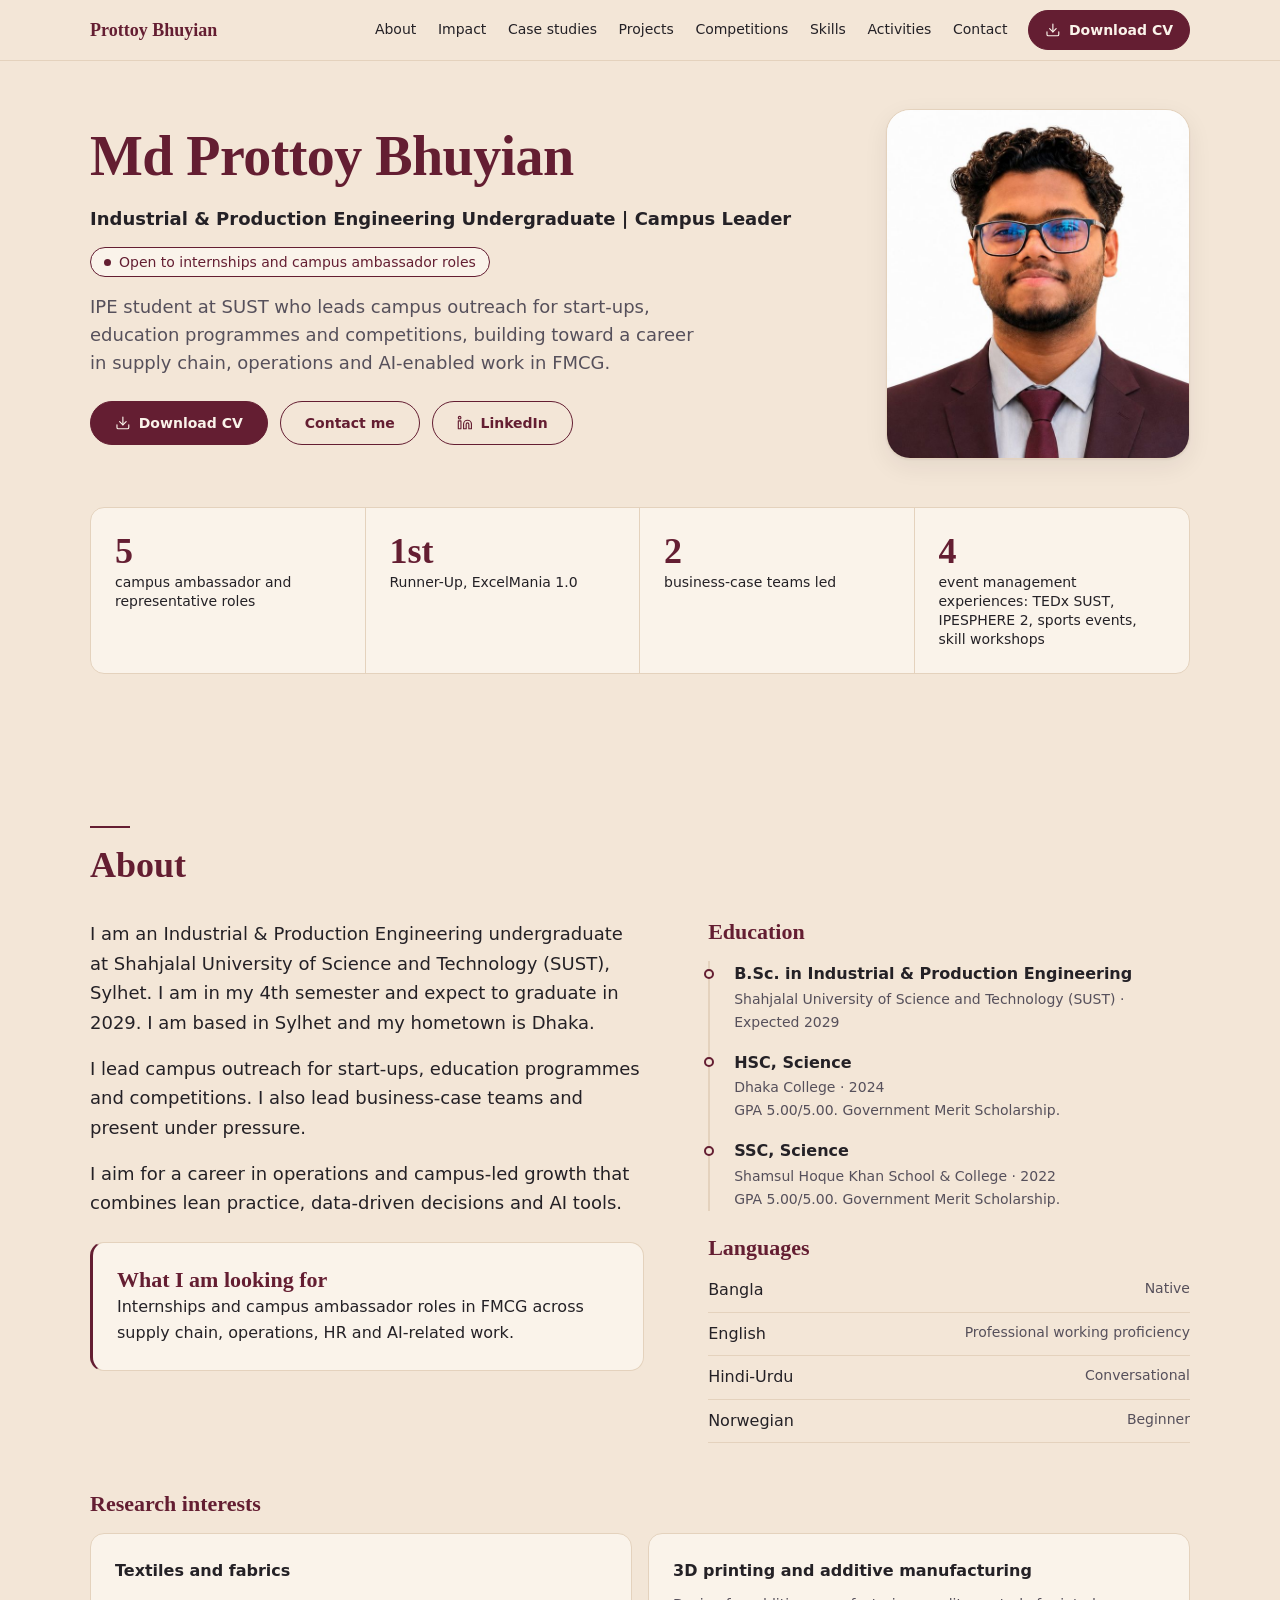
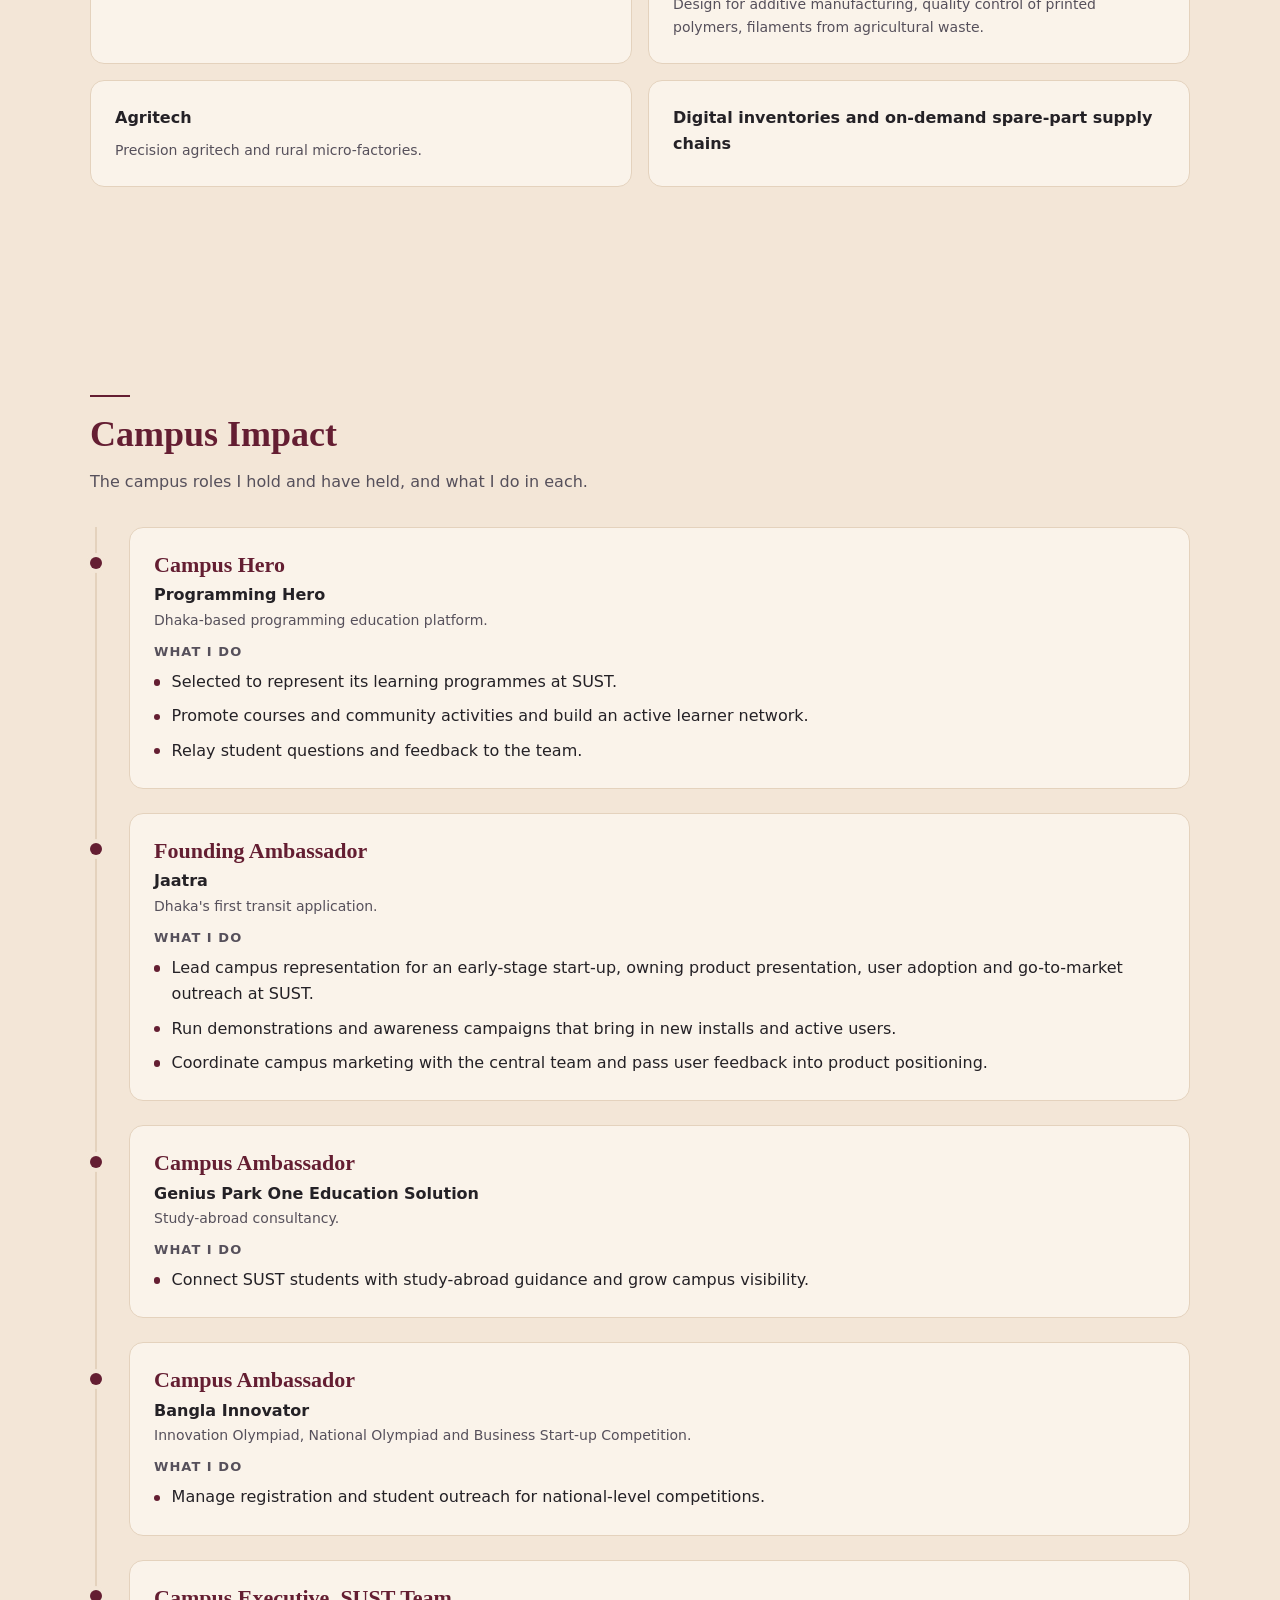
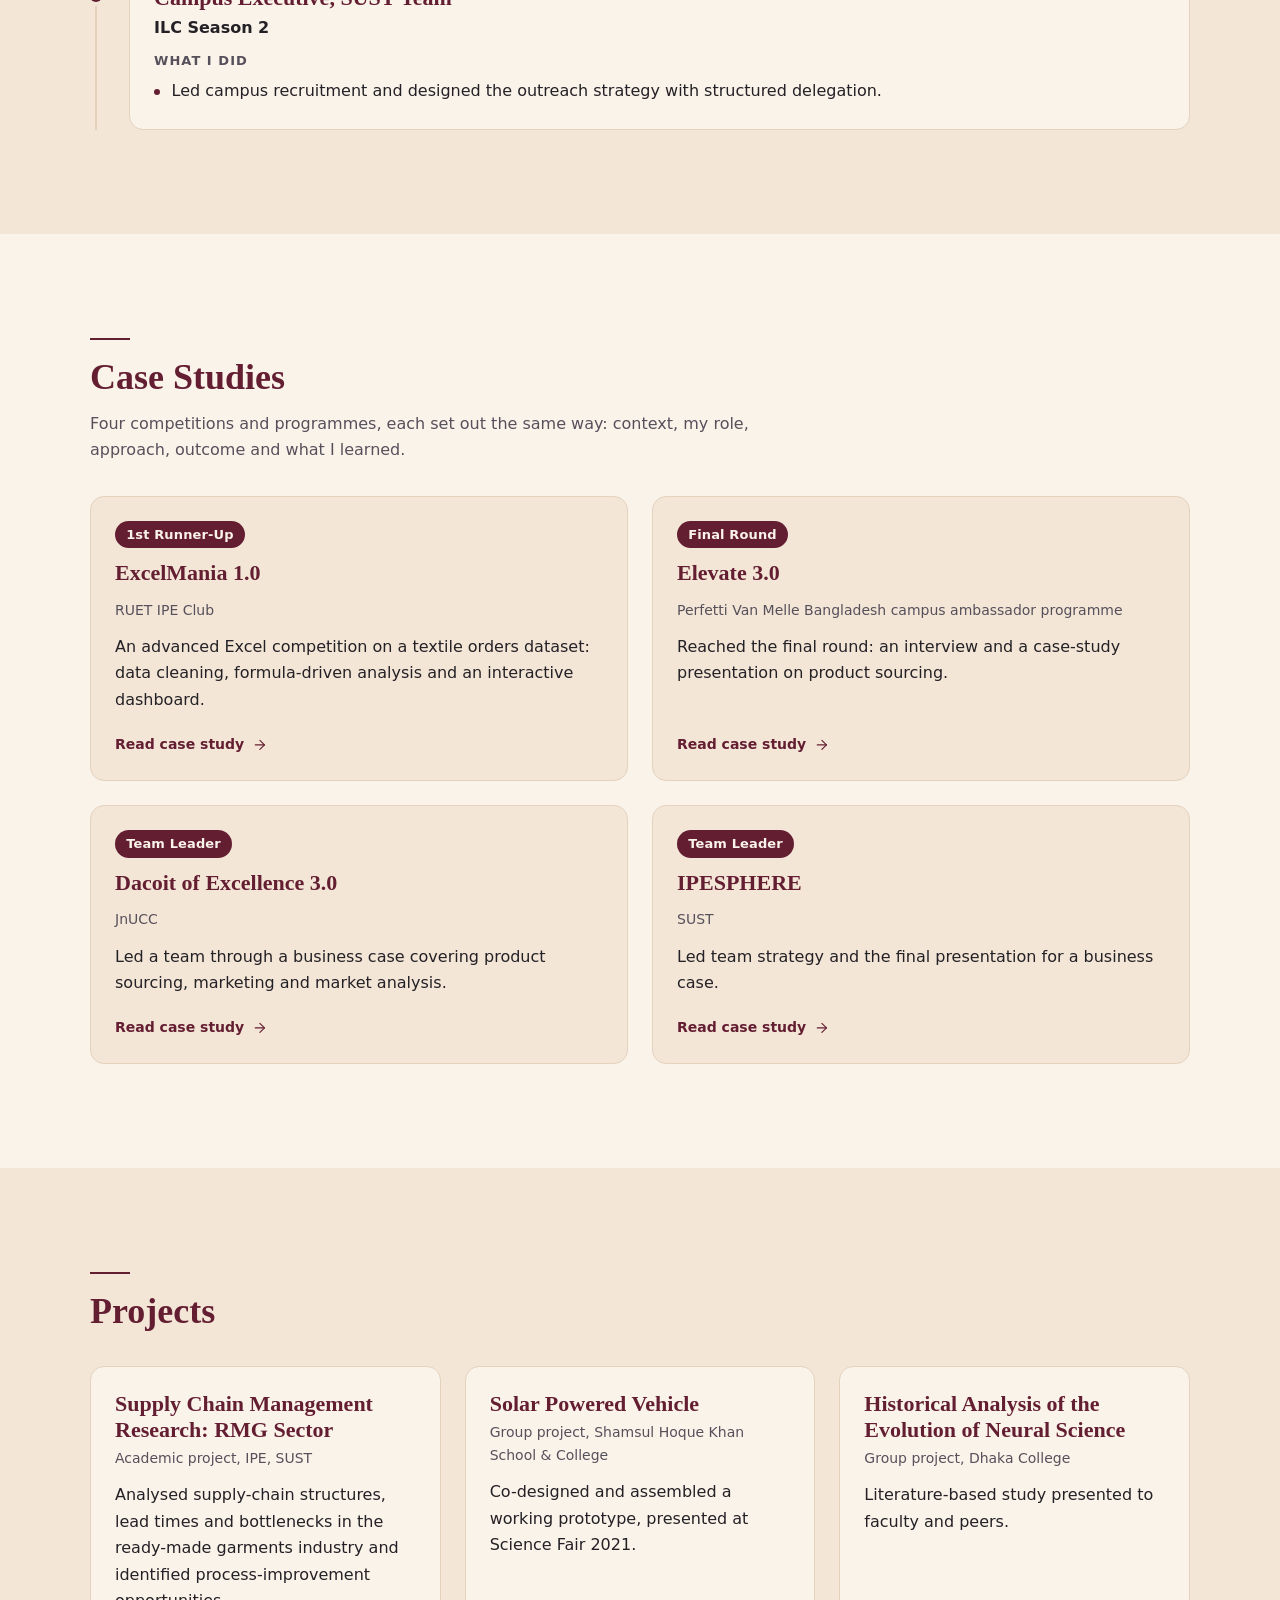
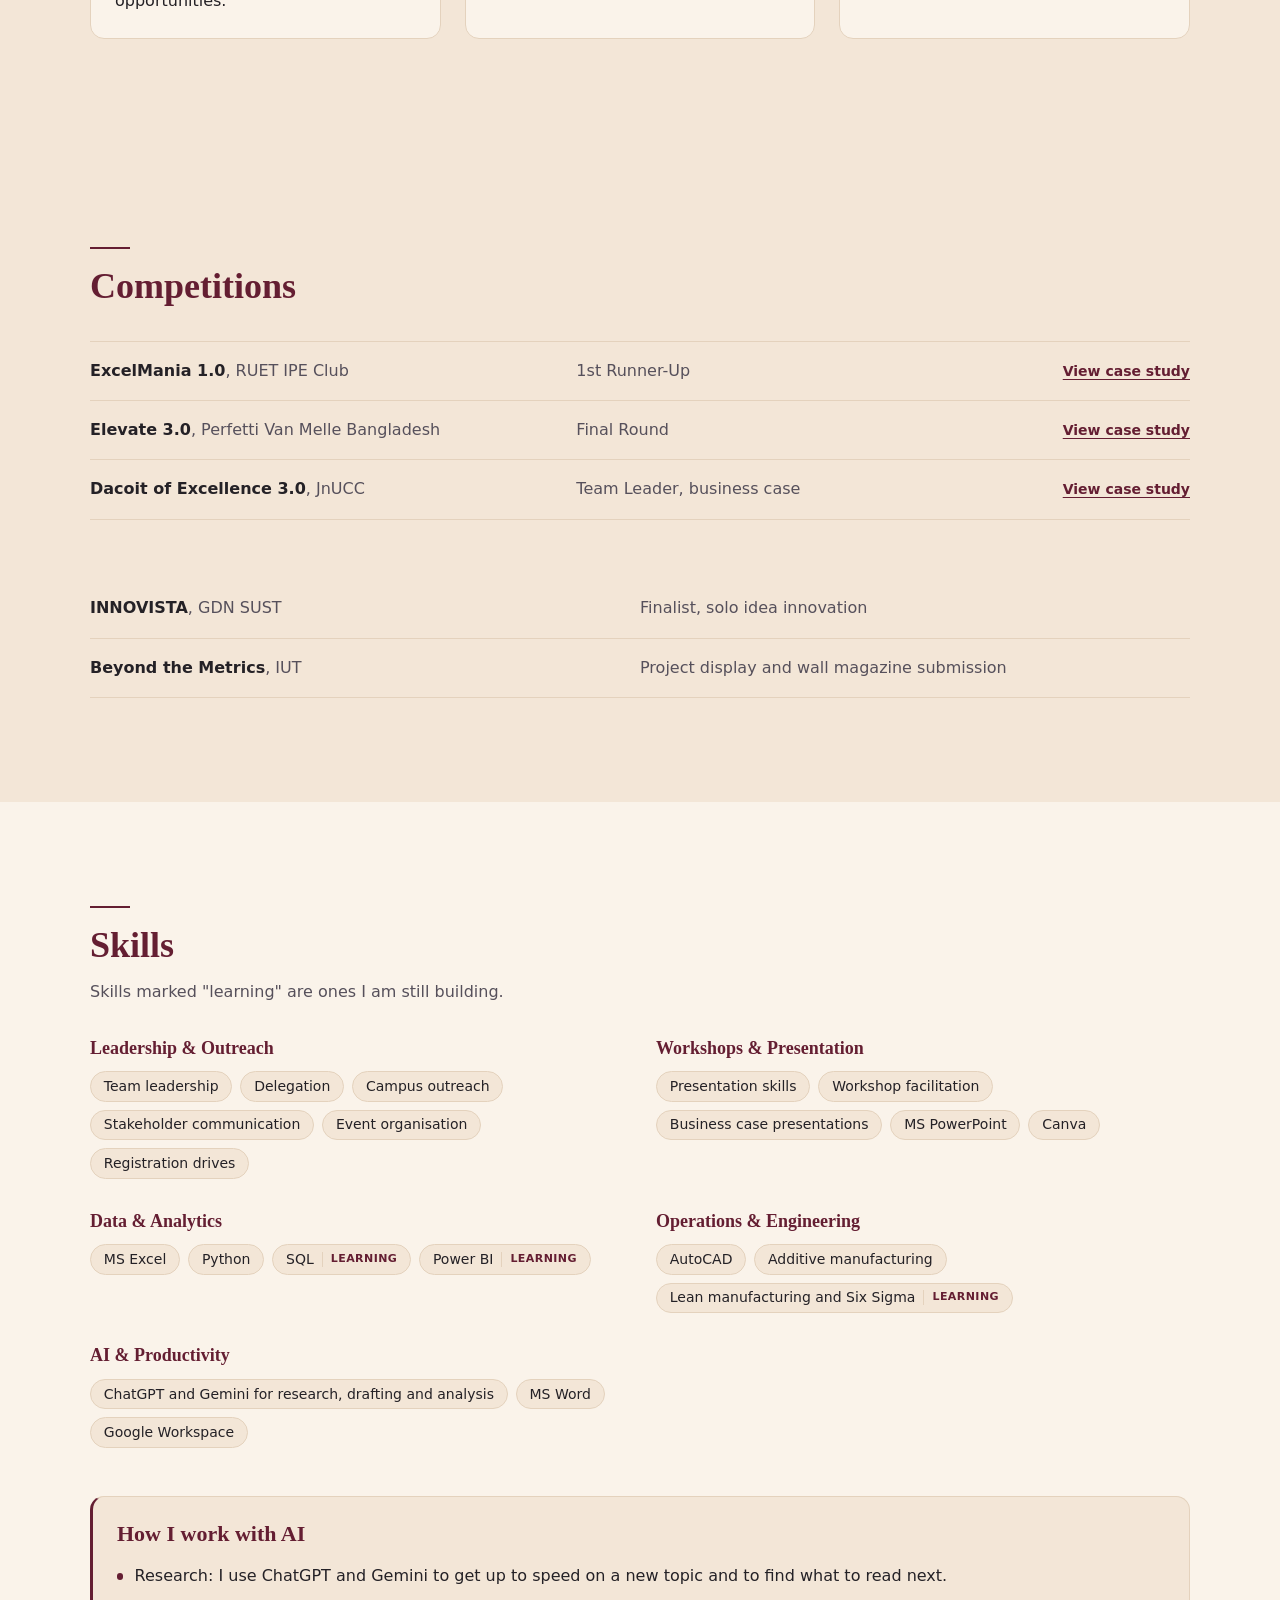
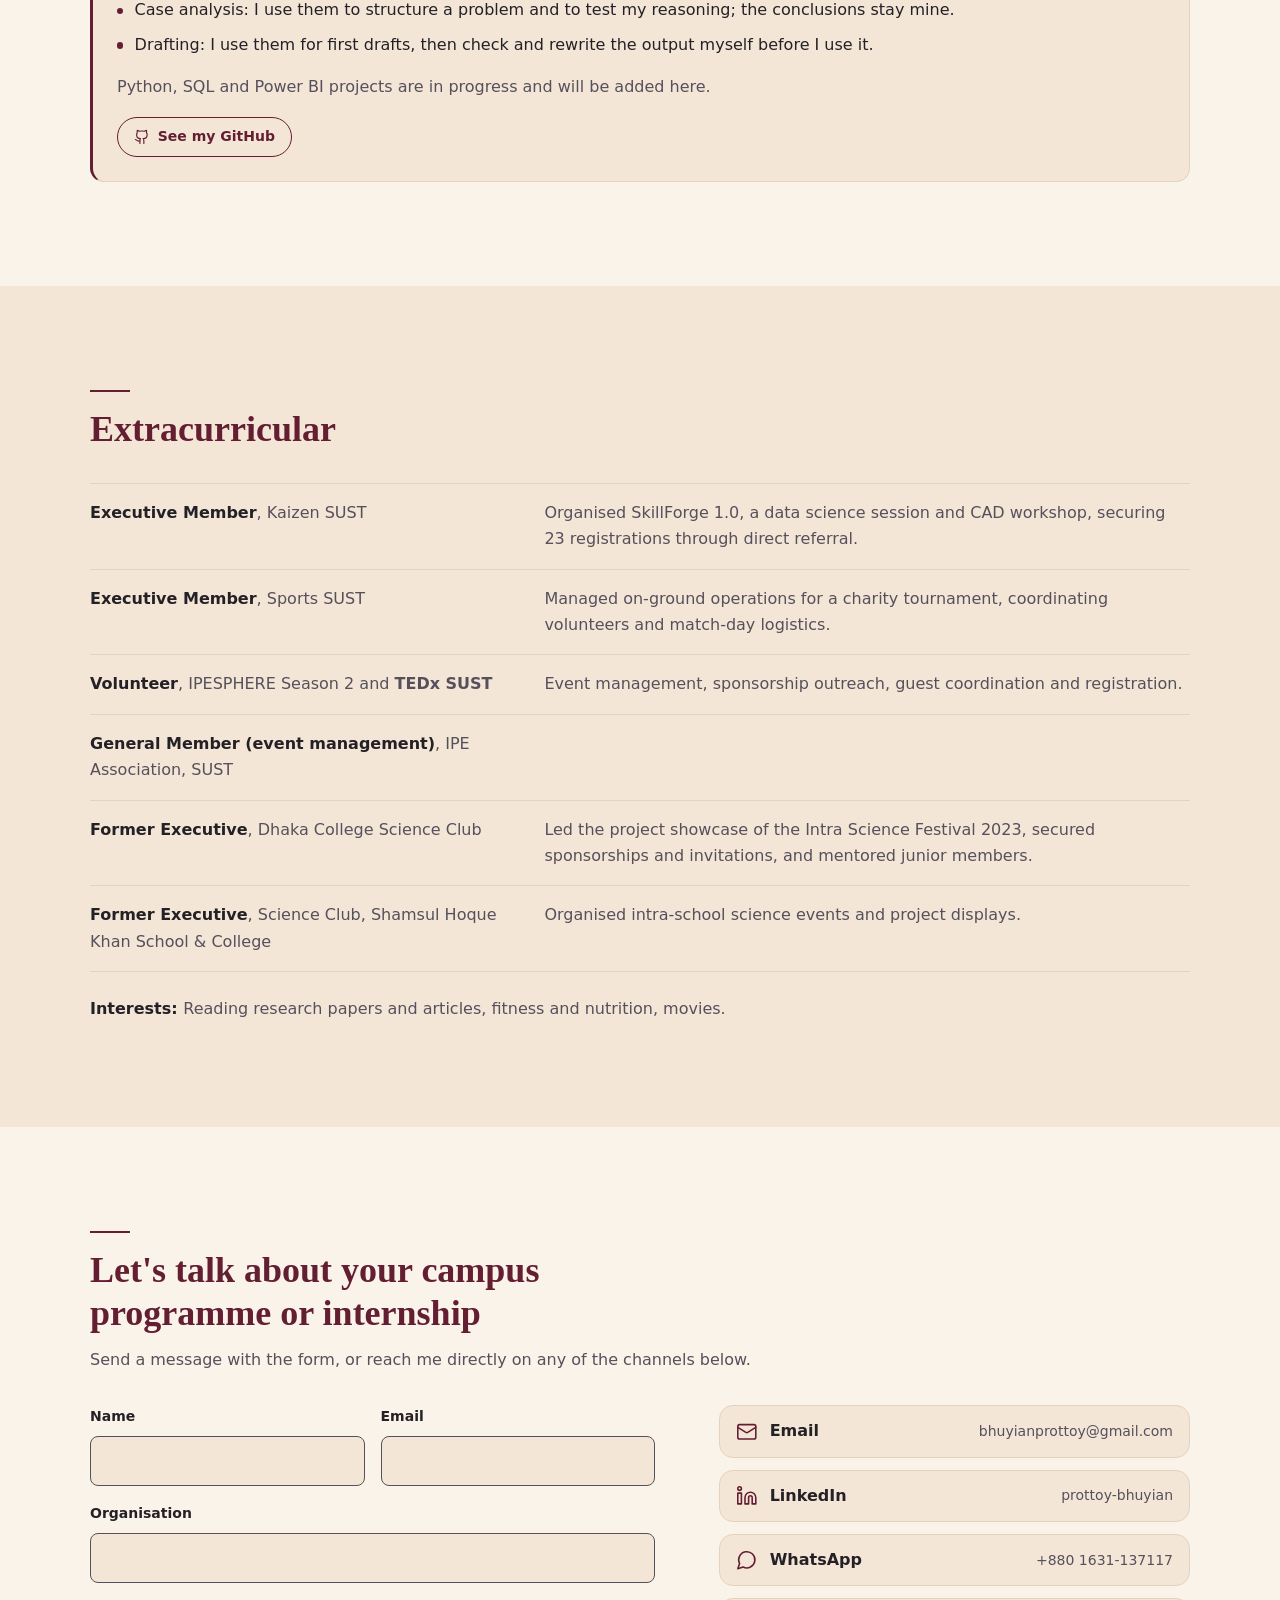
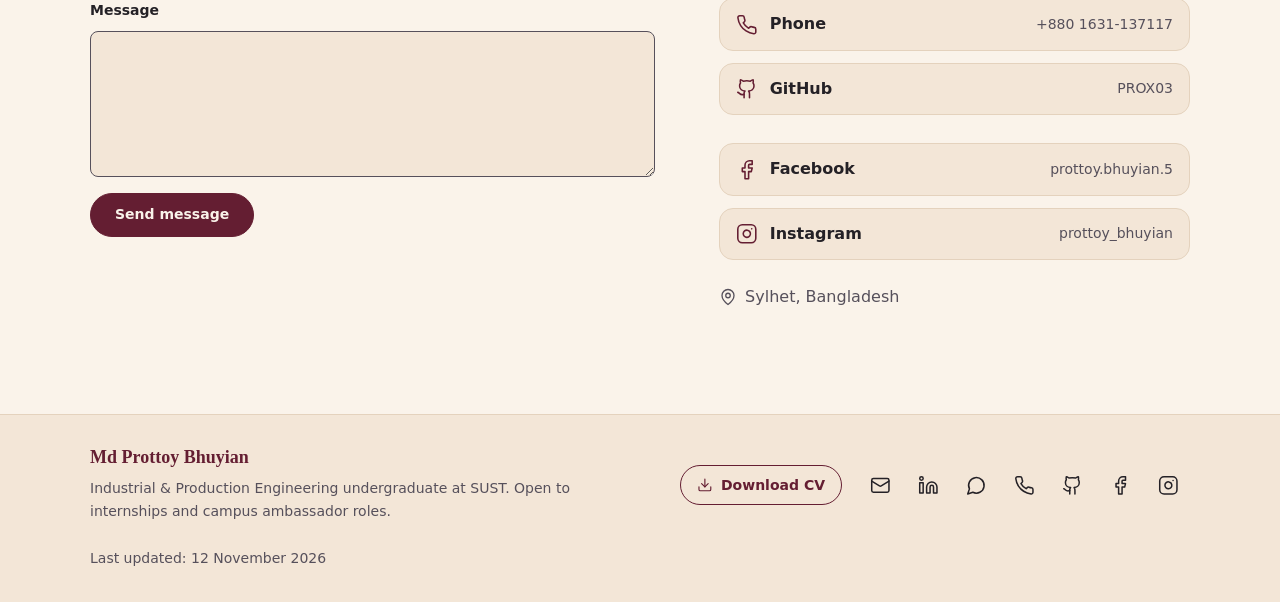
==== commit 4a19cae7: "Replace GPA proof item with event management experience; remove three-month chip Co-Authored-By: Cla" ====
--- a/index.html
+++ b/index.html
@@ -104,7 +104,6 @@
           <p class="hero__headline" data-f="profile.headline">Industrial &amp; Production Engineering Undergraduate | Campus Leader</p>
           <ul class="chips" id="hero-status" aria-label="Availability">
             <li class="chip chip--status">Open to internships and campus ambassador roles</li>
-            <li class="chip chip--status">Available for a full three-month commitment</li>
           </ul>
           <p class="hero__summary" data-f="profile.summary">IPE student at SUST who leads campus outreach for start-ups, education programmes and competitions, building toward a career in supply chain, operations and AI-enabled work in FMCG.</p>
           <div class="hero__actions">
@@ -123,7 +122,7 @@
           <li class="proof__item"><span class="proof__value">5</span><span class="proof__label">campus ambassador and representative roles</span></li>
           <li class="proof__item"><span class="proof__value">1st</span><span class="proof__label">Runner-Up, ExcelMania 1.0</span></li>
           <li class="proof__item"><span class="proof__value">2</span><span class="proof__label">business-case teams led</span></li>
-          <li class="proof__item"><span class="proof__value"><small>GPA</small> 5.00</span><span class="proof__label">in both SSC and HSC</span></li>
+          <li class="proof__item"><span class="proof__value">4</span><span class="proof__label">event management experiences: TEDx SUST, IPESPHERE 2, sports events, skill workshops</span></li>
         </ul>
       </div>
     </section>
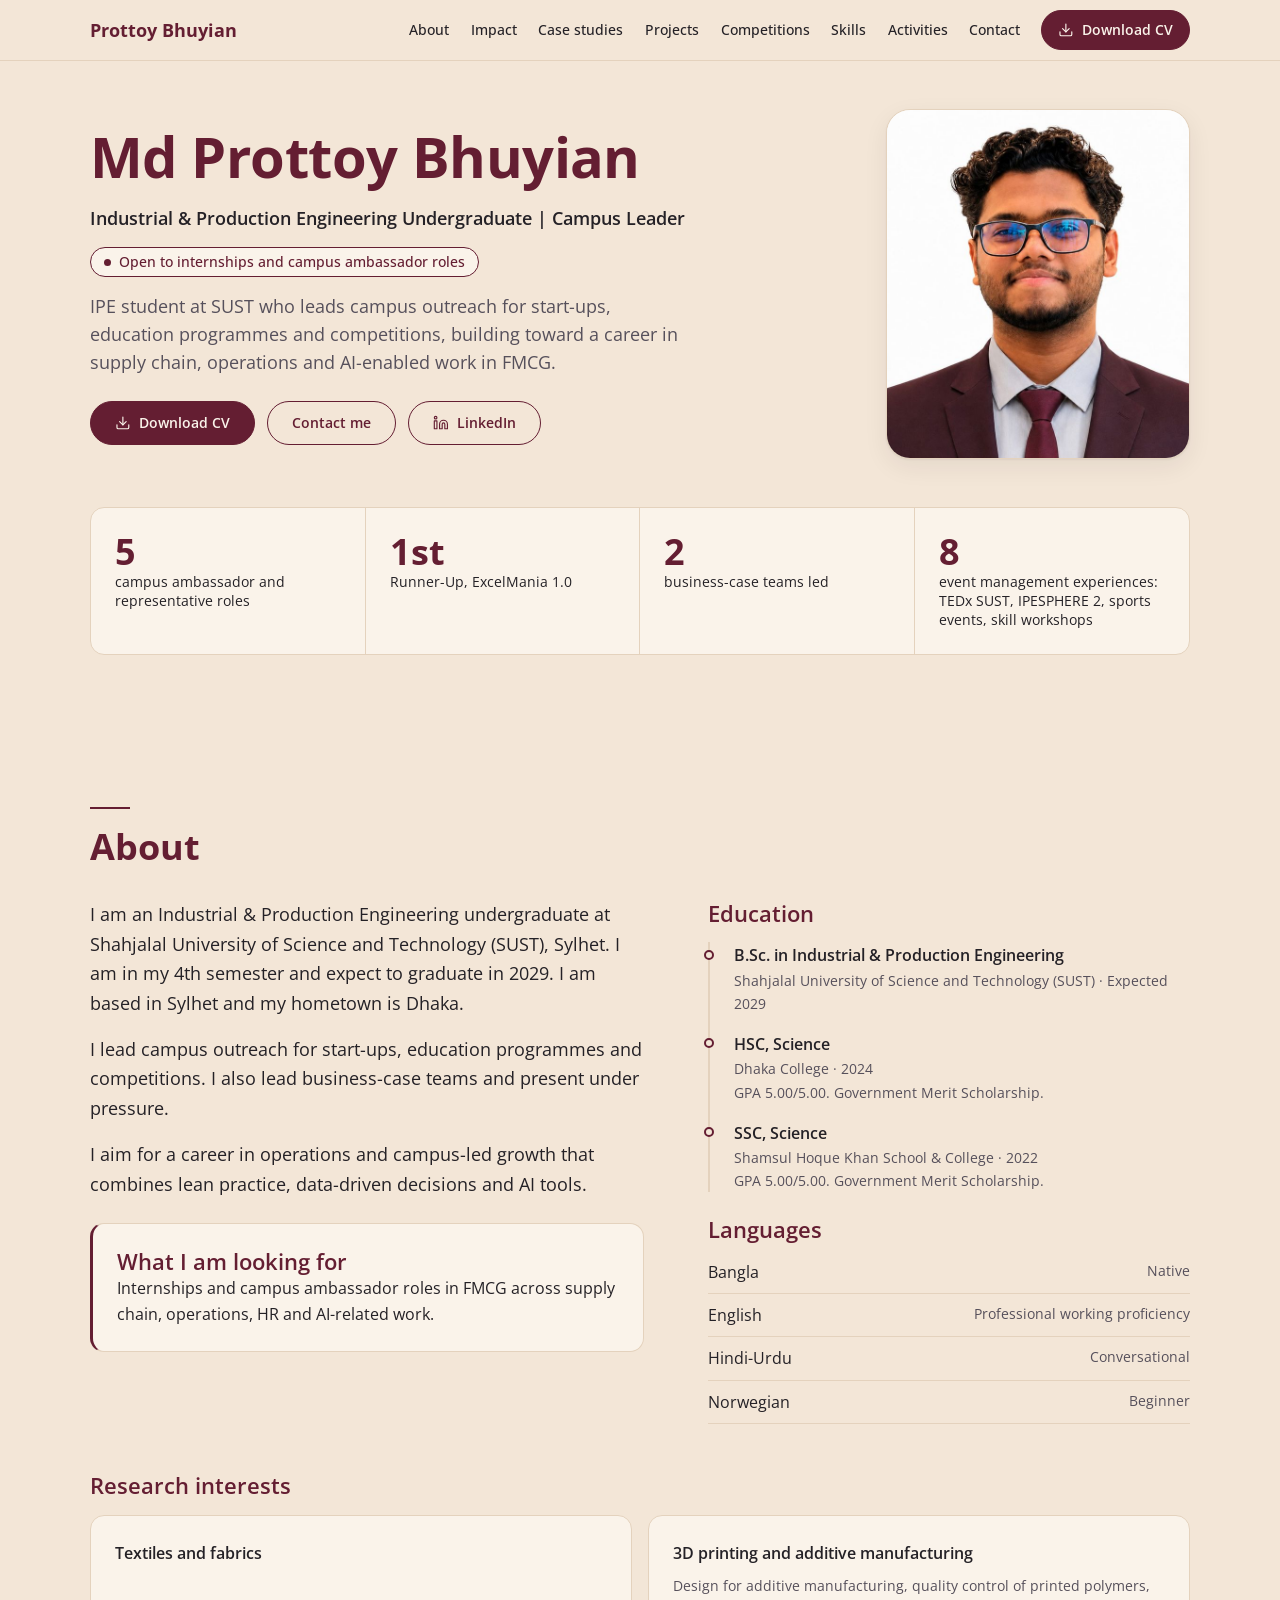
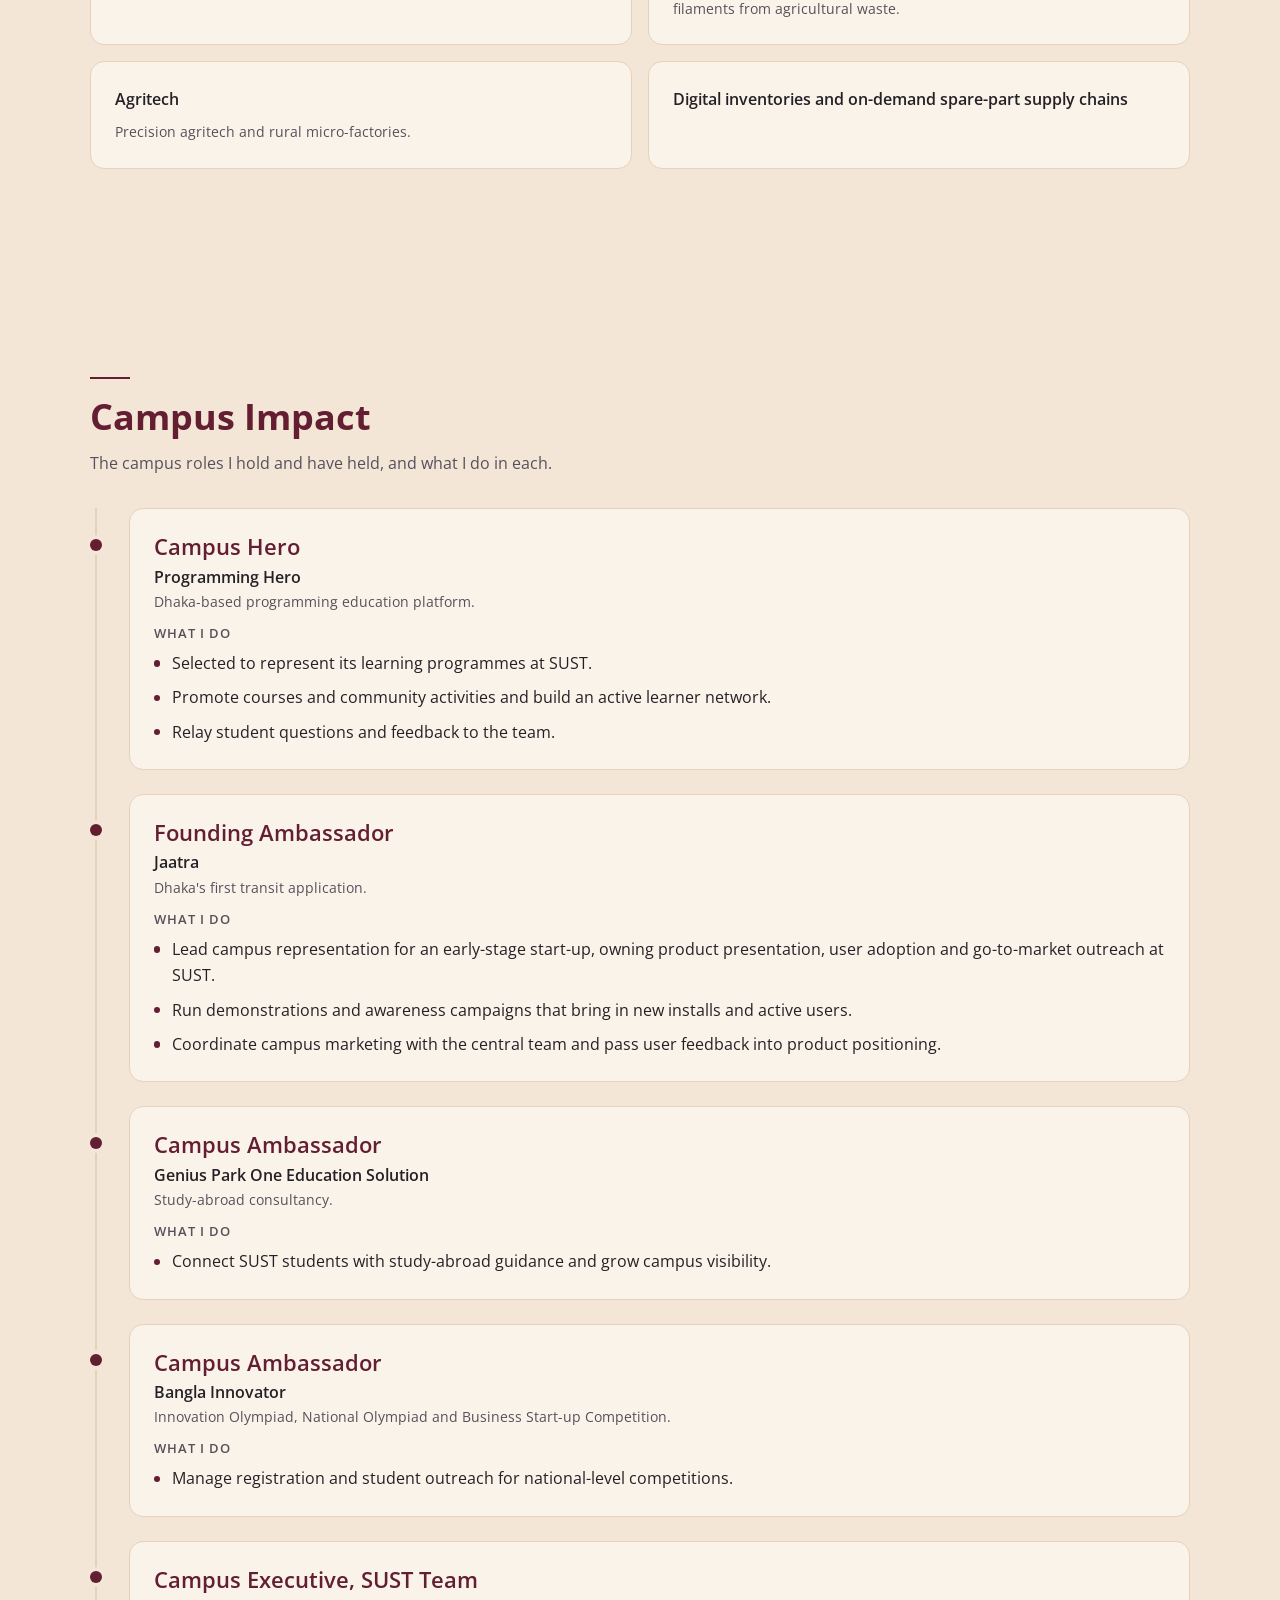
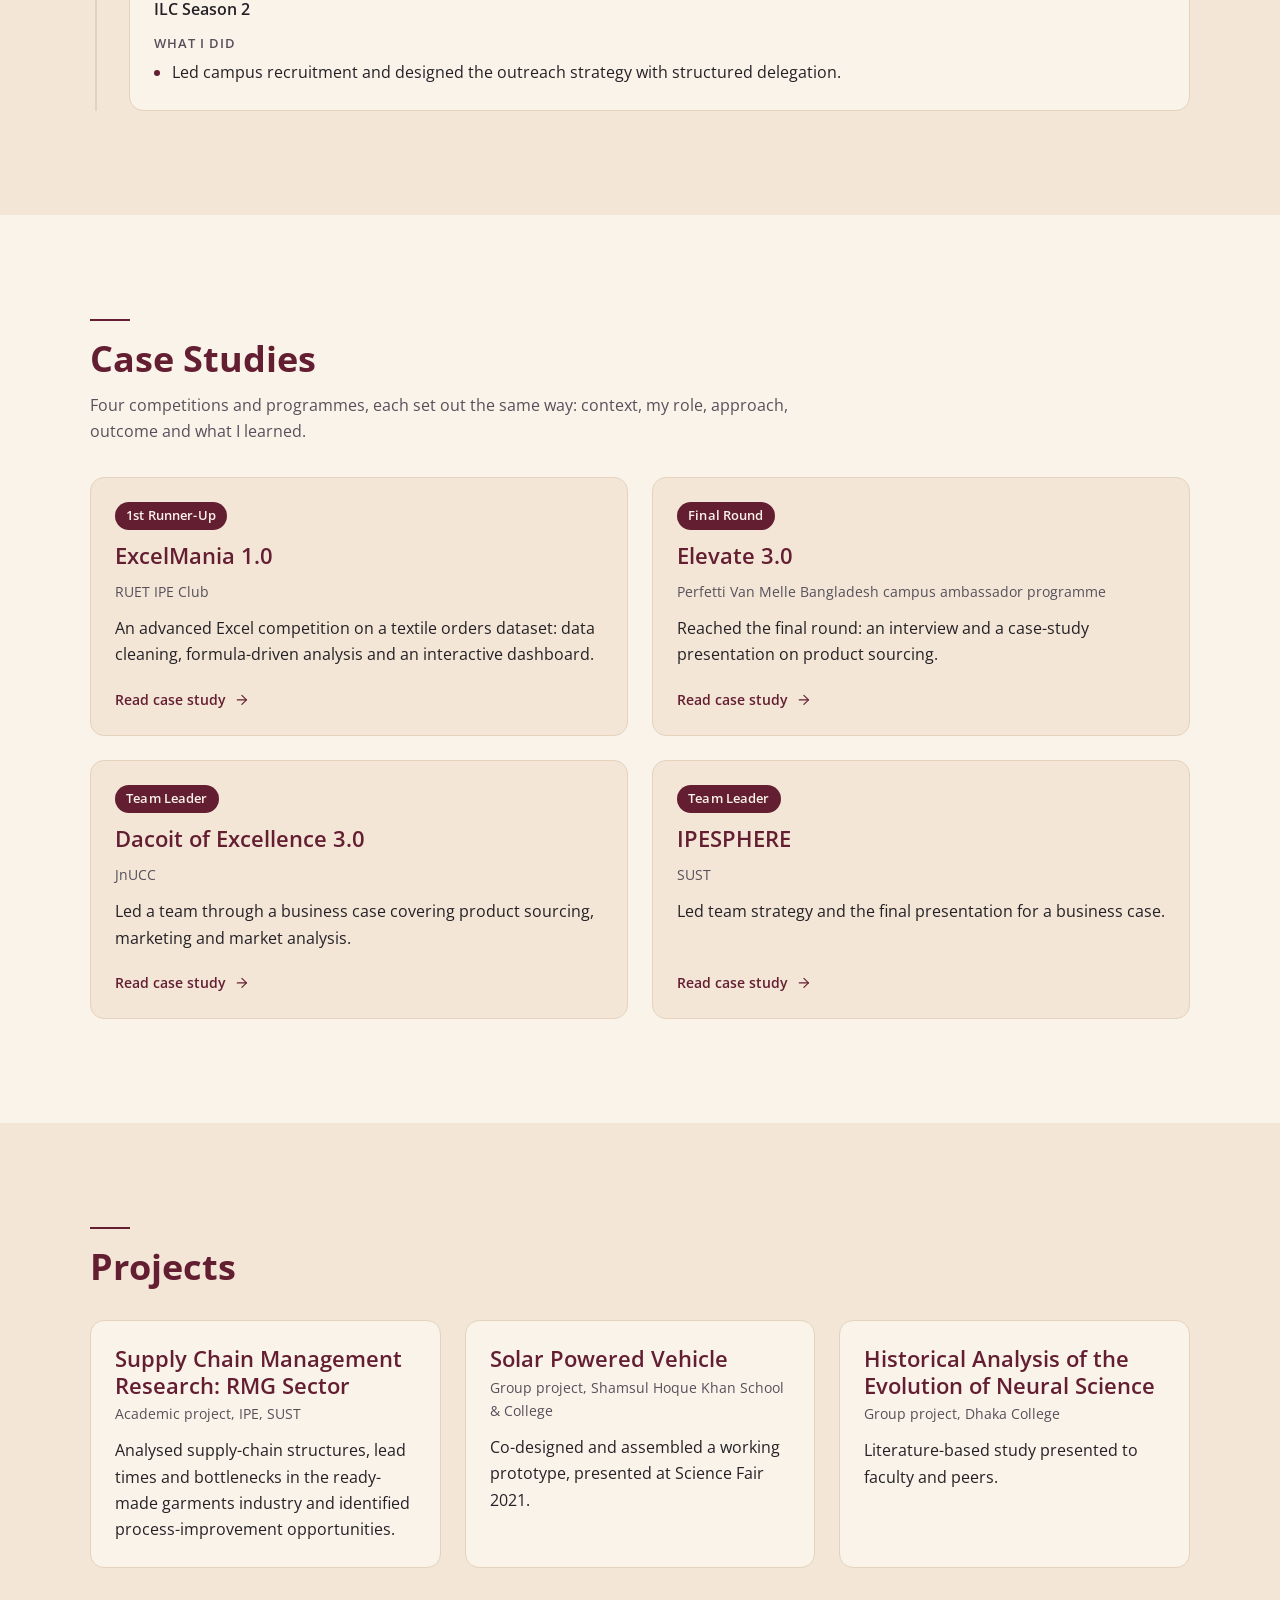
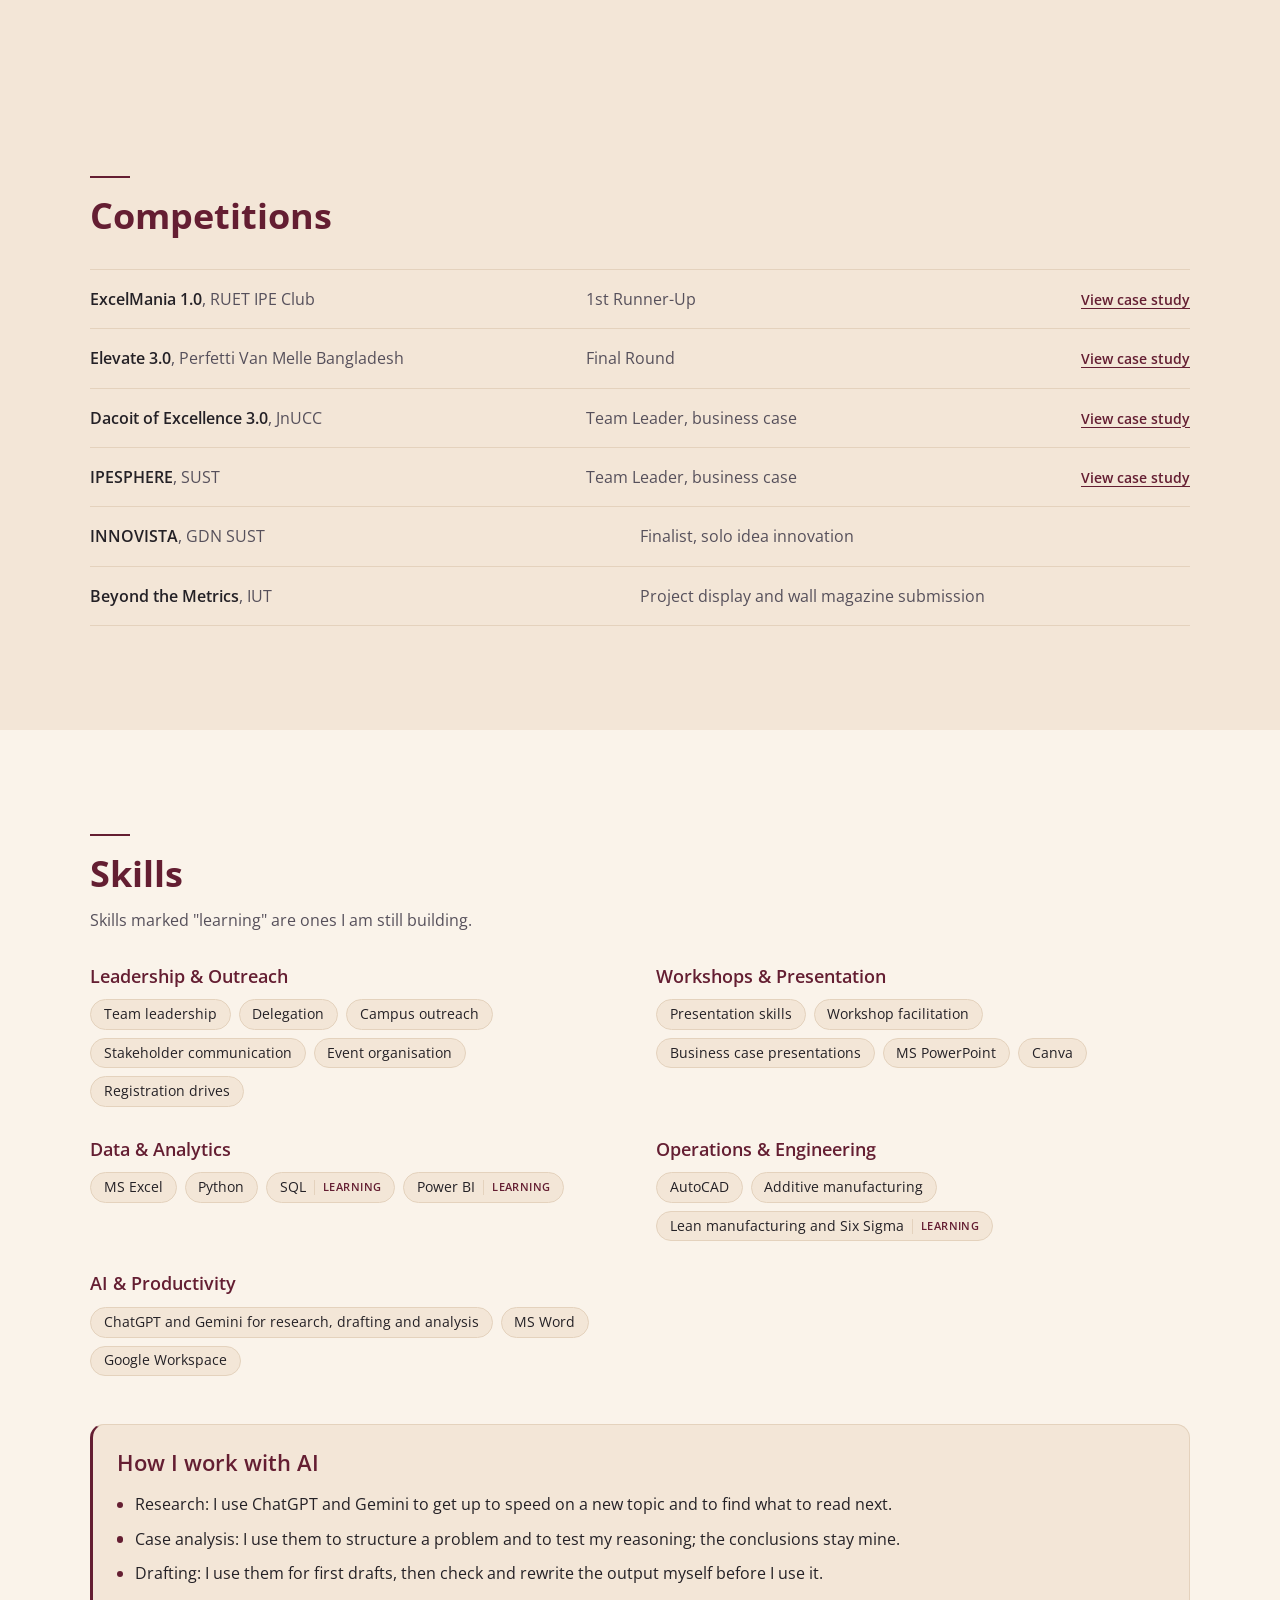
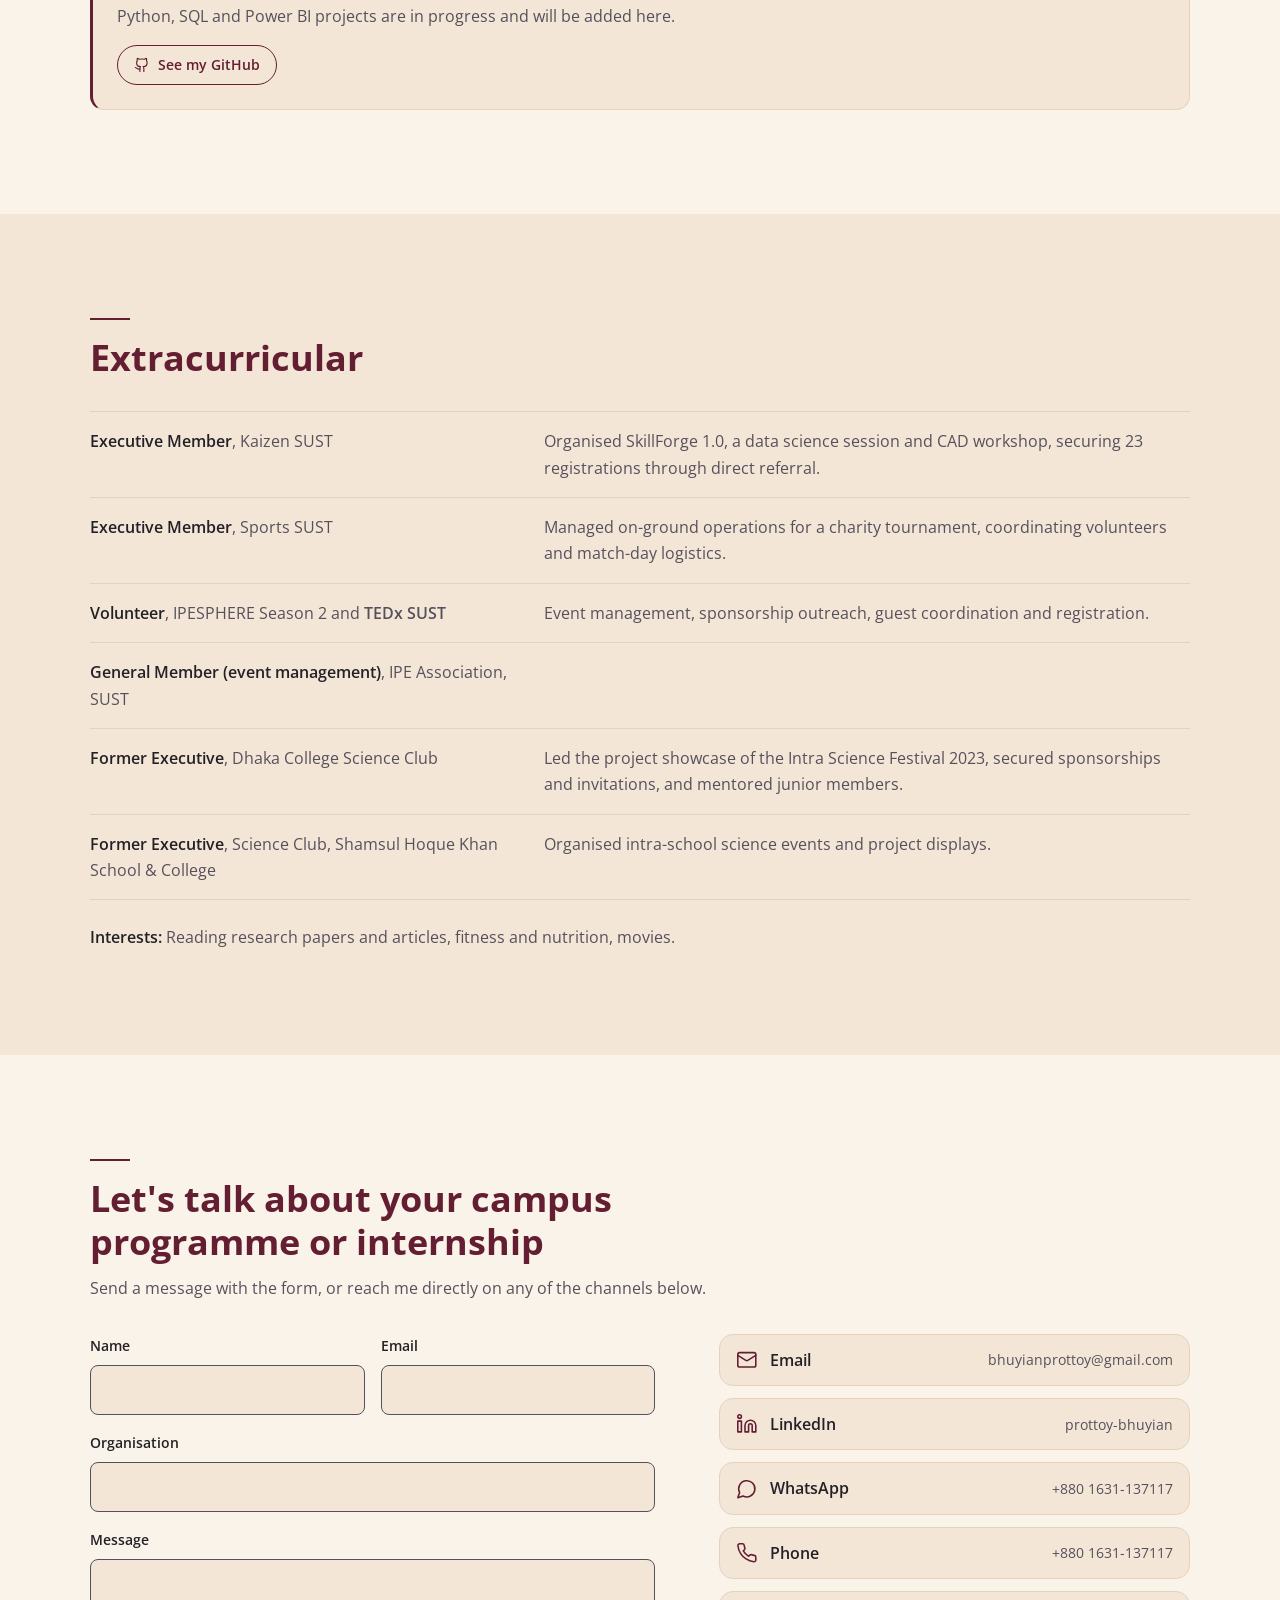
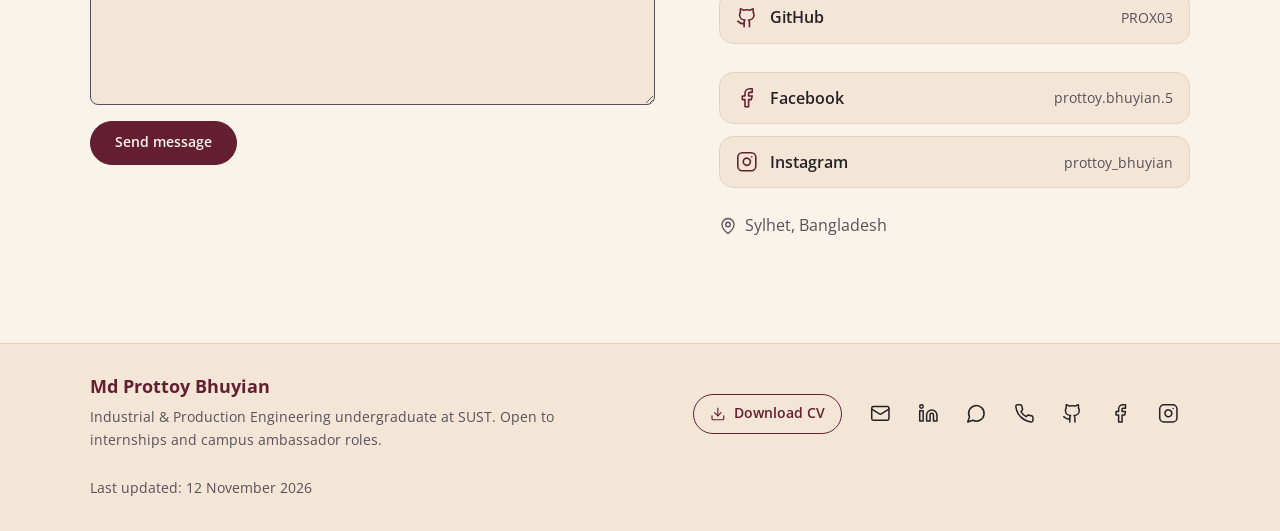
==== commit 085125ac: "Switch all typography to Open Sans Replace Playfair Display and Inter with a single self-hosted Open" ====
--- a/index.html
+++ b/index.html
@@ -32,8 +32,7 @@
   <link rel="icon" href="/assets/img/favicon-32.png" sizes="32x32" type="image/png">
   <link rel="apple-touch-icon" href="/assets/img/apple-touch-icon.png">
 
-  <link rel="preload" href="/assets/fonts/playfair-display-latin.woff2" as="font" type="font/woff2" crossorigin>
-  <link rel="preload" href="/assets/fonts/inter-latin.woff2" as="font" type="font/woff2" crossorigin>
+  <link rel="preload" href="/assets/fonts/open-sans-latin.woff2" as="font" type="font/woff2" crossorigin>
   <link rel="stylesheet" href="/assets/css/style.css">
   <script src="/assets/js/main.js" defer></script>
 
@@ -122,7 +121,7 @@
           <li class="proof__item"><span class="proof__value">5</span><span class="proof__label">campus ambassador and representative roles</span></li>
           <li class="proof__item"><span class="proof__value">1st</span><span class="proof__label">Runner-Up, ExcelMania 1.0</span></li>
           <li class="proof__item"><span class="proof__value">2</span><span class="proof__label">business-case teams led</span></li>
-          <li class="proof__item"><span class="proof__value">4</span><span class="proof__label">event management experiences: TEDx SUST, IPESPHERE 2, sports events, skill workshops</span></li>
+          <li class="proof__item"><span class="proof__value">8</span><span class="proof__label">event management experiences: TEDx SUST, IPESPHERE 2, sports events, skill workshops</span></li>
         </ul>
       </div>
     </section>
--- a/assets/css/style.css
+++ b/assets/css/style.css
@@ -5,18 +5,11 @@
    Every colour, font and spacing value is a custom property in section 2.
    ========================================================================== */
 
-/* ---------- 1. Fonts (self-hosted, two families only) ---------- */
+/* ---------- 1. Fonts (self-hosted: Open Sans for headings and body) ---------- */
 @font-face {
-  font-family: "Playfair Display";
-  src: url("/assets/fonts/playfair-display-latin.woff2") format("woff2");
-  font-weight: 400 900;
-  font-style: normal;
-  font-display: swap;
-}
-@font-face {
-  font-family: "Inter";
-  src: url("/assets/fonts/inter-latin.woff2") format("woff2");
-  font-weight: 100 900;
+  font-family: "Open Sans";
+  src: url("/assets/fonts/open-sans-latin.woff2") format("woff2");
+  font-weight: 300 800;
   font-style: normal;
   font-display: swap;
 }
@@ -52,8 +45,8 @@
   --shadow: 0 1px 2px rgba(36, 33, 38, 0.06), 0 8px 24px rgba(36, 33, 38, 0.07);
 
   /* Typography */
-  --font-serif: "Playfair Display", Georgia, "Times New Roman", serif;
-  --font-sans: "Inter", system-ui, -apple-system, "Segoe UI", Roboto, Arial, sans-serif;
+  --font-serif: "Open Sans", system-ui, -apple-system, "Segoe UI", Roboto, Arial, sans-serif; /* headings */
+  --font-sans: "Open Sans", system-ui, -apple-system, "Segoe UI", Roboto, Arial, sans-serif;
   --fs-xs: 0.8125rem;
   --fs-sm: 0.875rem;
   --fs-base: 1rem;
